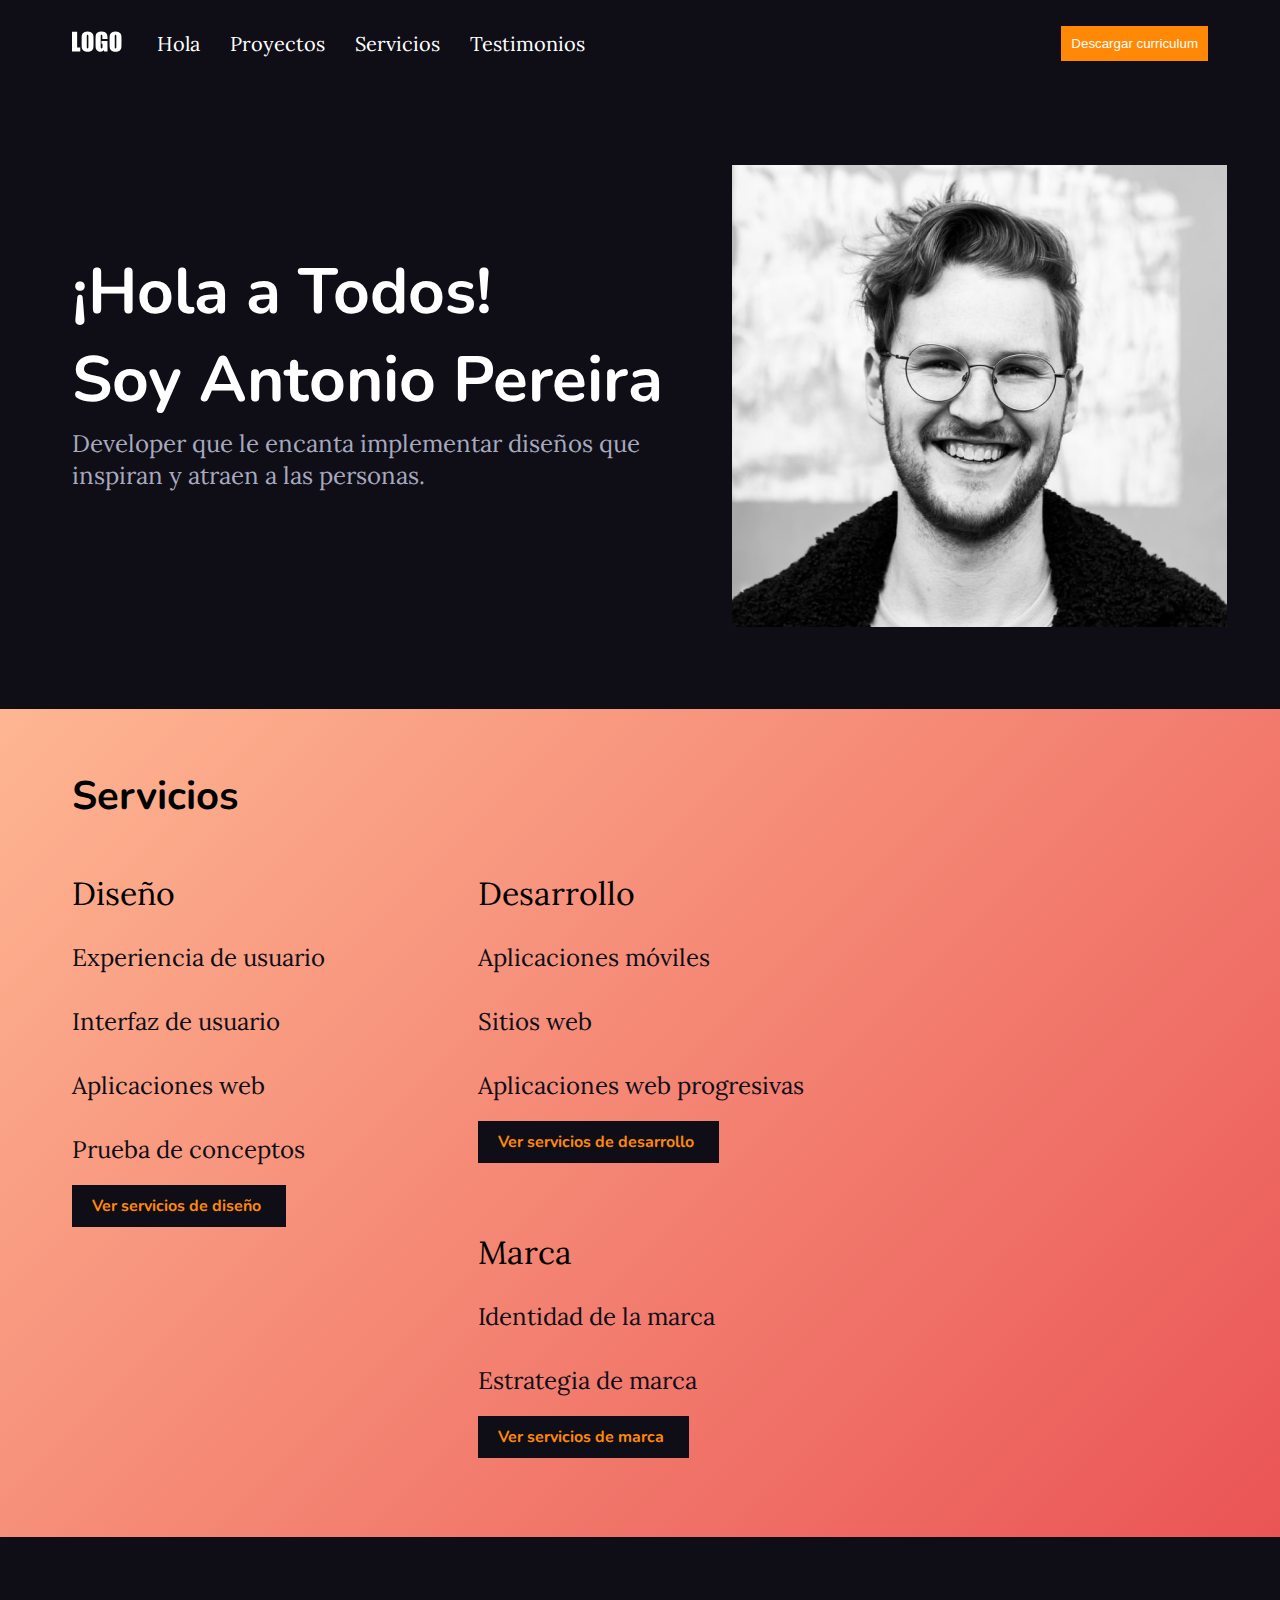
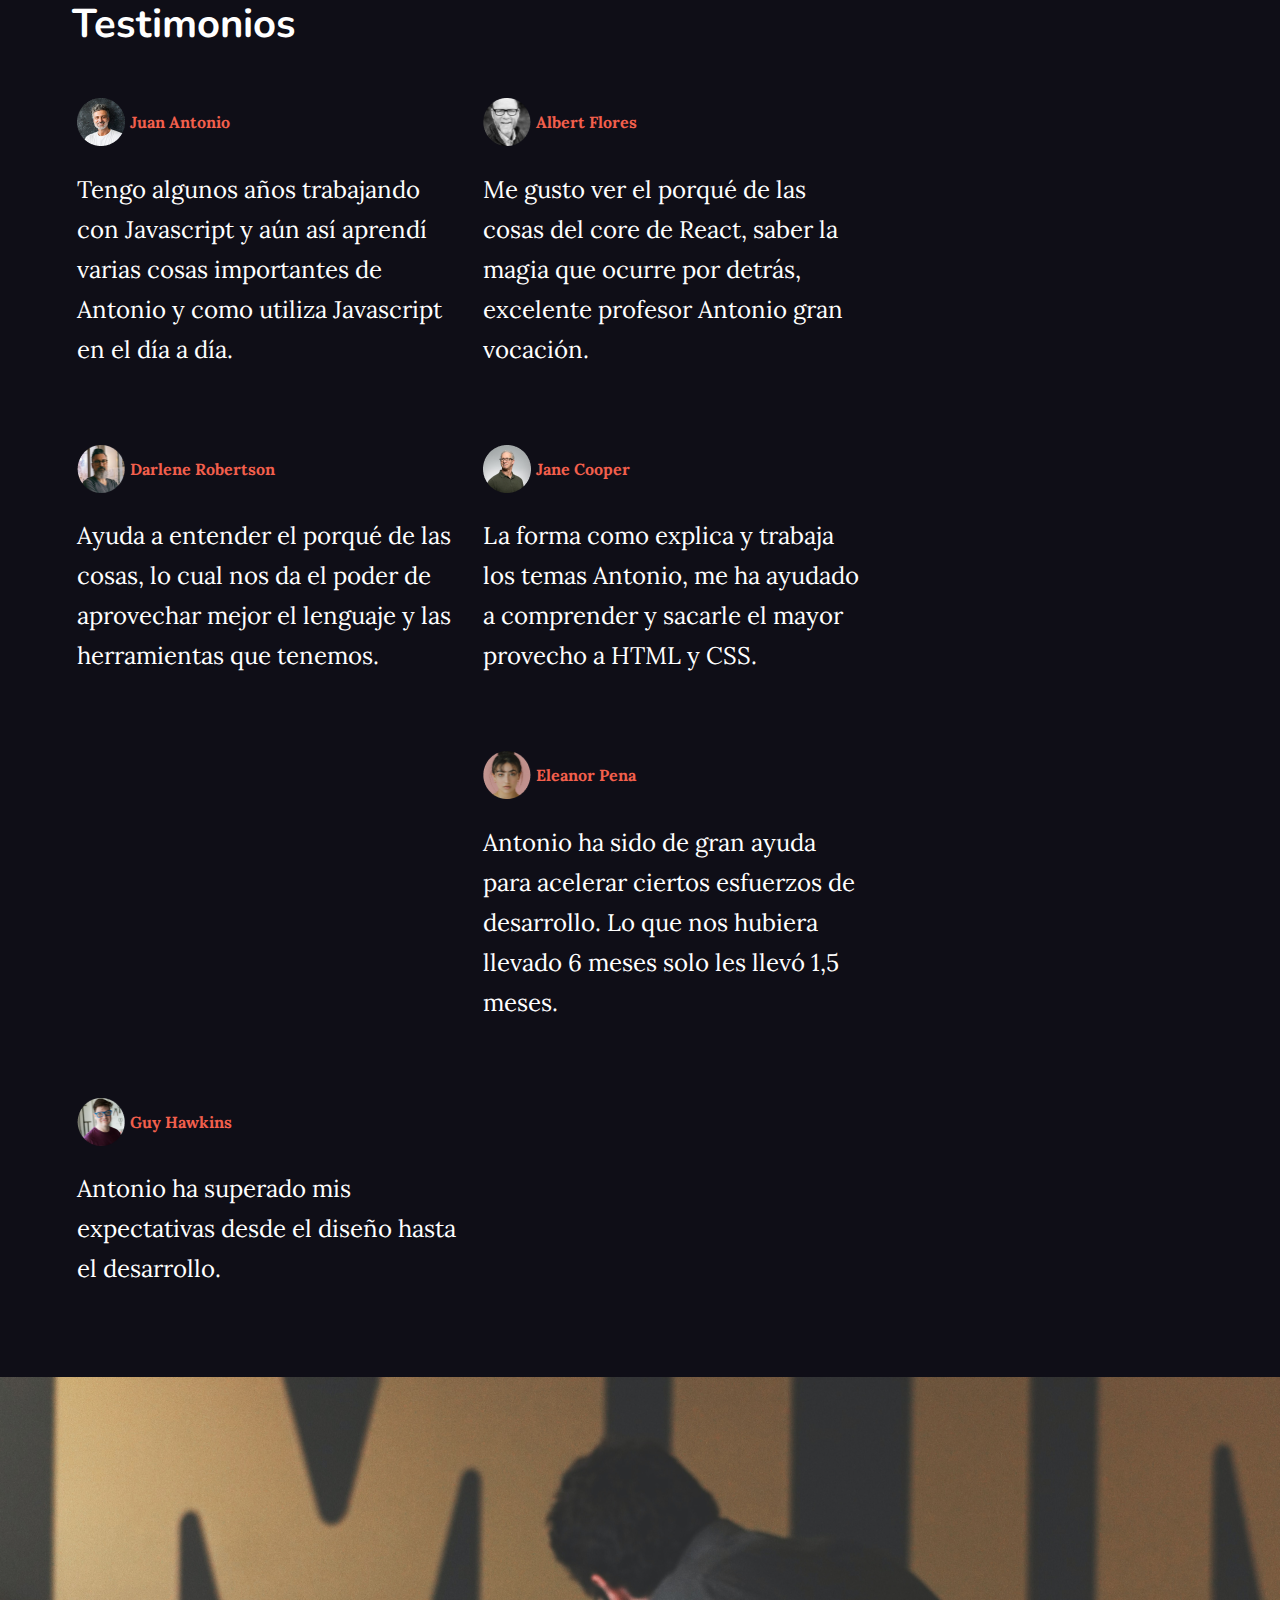
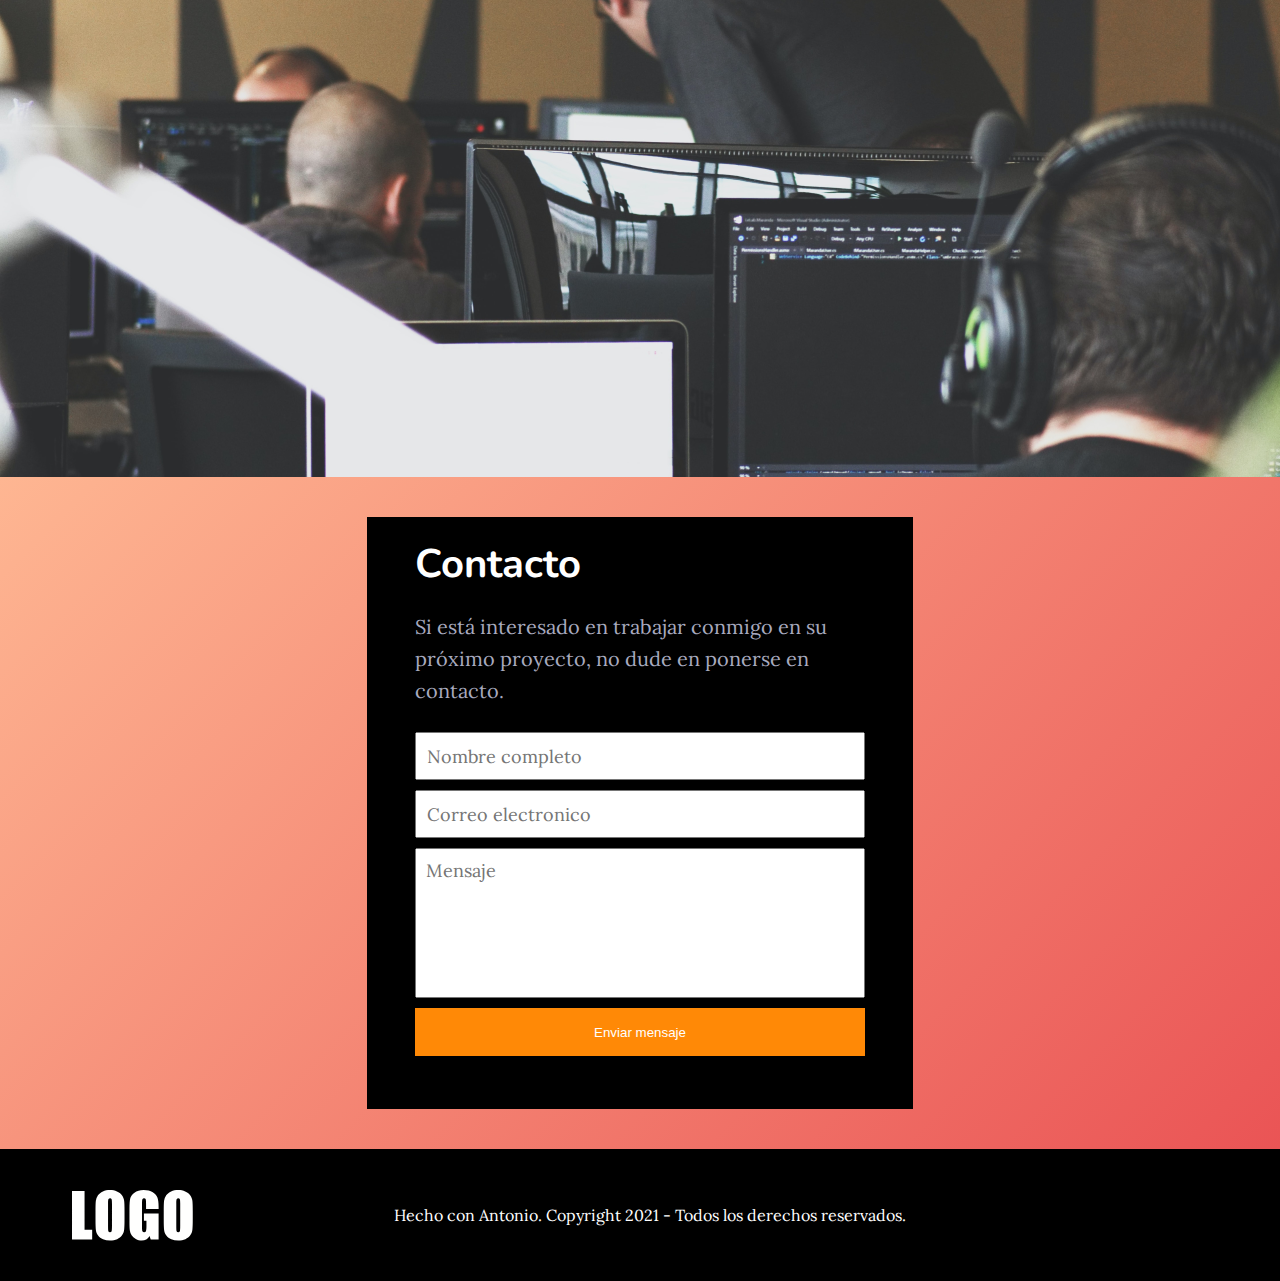
==== index.html @ 86173af5 "publicando cambios en github pages" ====
<!DOCTYPE html>
<html lang="en">

<head>
  <meta charset="UTF-8">
  <meta http-equiv="X-UA-Compatible" content="IE=edge">
  <meta name="viewport" content="width=device-width, initial-scale=1.0">
  <link rel="stylesheet" href="./styles/index.css">
  <link rel="stylesheet" href="https://use.fontawesome.com/releases/v5.15.3/css/all.css"
    integrity="sha384-SZXxX4whJ79/gErwcOYf+zWLeJdY/qpuqC4cAa9rOGUstPomtqpuNWT9wdPEn2fk" crossorigin="anonymous">
  <title>Potafolio</title>
</head>

<body>
  <header>
    <nav id="navbar" class="wrapper">
      <div class="container-nav">
        <div class="header-logo">
          <img src="./src/assets/svg/logo.svg" alt="logo">
        </div>
        <ul class="container-menu">
          <li> <a href="#"> Hola</a></li>
          <li> <a href="#"> Proyectos </a> </li>
          <li> <a href="#"> Servicios</a></li>
          <li> <a href="#"> Testimonios</a> </li>
        </ul>
      </div>
      <input class="btn btn-orange" type="button" value="Descargar curriculum">
    </nav>
  </header>



  <main id="main" class="bg-black">
    <div id="container-main" class="wrapper">
      <div id="main-content">
        <h1 class="text-white">¡Hola a Todos! <br> Soy Antonio Pereira</h1>
        <p class="descriptions">
          Developer que le encanta implementar diseños que inspiran y atraen a las personas.
        </p>
        <br>
        <br>
        <br>
        <span id="arrow-down">
          <i class="fas fa-arrow-down"></i>
        </span>
      </div>
      <div id="main-image">
        <img src="./src/assets/img/main.png" alt="Antonio Pereira">
      </div>

    </div>

  </main>
  <section id="projects" class=""></section>
  <section id="services" class="bg-gradient">
    <div class="wrapper">
      <div class="container">
        <div>
          <h2>Servicios</h2>
        </div>
        <div class="services">
          <h3>Diseño</h3>
          <ul>
            <a href="#">
              <li>Experiencia de usuario</li>
            </a>
            <a href="#">
              <li>Interfaz de usuario</li>
            </a>
            <a href="#">
              <li>Aplicaciones web</li>
            </a>
            <a href="#">
              <li>Prueba de conceptos</li>
            </a>
          </ul>
          <a class="more-services" href="#">
            Ver servicios de diseño <span><i class="fa fa-arrow-right"></i></span>
          </a>
        </div>
        <div class="services">
          <h3>Desarrollo</h3>
          <ul>
            <a href="#">
              <li>Aplicaciones móviles</li>
            </a>
            <a href="#">
              <li>Sitios web</li>
            </a>
            <a href="#">
              <li>Aplicaciones web progresivas</li>
            </a>
          </ul>
          <a class="more-services" href="#">
            Ver servicios de desarrollo <span><i class="fa fa-arrow-right"></i></span>
          </a>
        </div>
        <div class="services">
          <h3>Marca</h3>
          <ul>
            <a href="#">
              <li>Identidad de la marca</li>
            </a>
            <a href="#">
              <li>Estrategia de marca</li>
            </a>

          </ul>
          <a class="more-services" href="#">
            Ver servicios de marca <span><i class="fa fa-arrow-right"></i></span>
          </a>
        </div>
      </div>

    </div>
  </section>
  <section id="testimonials" class="bg-black">
    <div class="wrapper">
      <div class="container">
        <div>
          <h2 class="text-white">Testimonios</h2>
        </div>

        <div class="testimonials">
          <div class="testimonial-head">
            <img src="./src/assets/img/testimonial_01.png" alt="Juan Antonio" width="48" height="48">
            <h4>Juan Antonio</h4>
          </div>
          <p>
            Tengo algunos años trabajando con Javascript y aún así aprendí varias cosas importantes de Antonio y como
            utiliza Javascript en el día a día.
          </p>
        </div>
        <div class="testimonials">
          <div class="testimonial-head">
            <img src="./src/assets/img/testimonial_02.png" alt="Albert Flores" width="48" height="48">
            <h4>Albert Flores</h4>
          </div>
          <p>
            Me gusto ver el porqué de las cosas del core de React, saber la magia que ocurre por detrás, excelente
            profesor Antonio gran vocación.
          </p>
        </div>
        <div class="testimonials">
          <div class="testimonial-head">
            <img src="./src/assets/img/testimonial_03.png" alt="Darlene Robertson" width="48" height="48">
            <h4>Darlene Robertson</h4>
          </div>
          <p>
            Ayuda a entender el porqué de las cosas, lo cual nos da el poder de aprovechar mejor el lenguaje y las
            herramientas que tenemos.
            <br>
            <br>
          </p>
        </div>
        <div class="testimonials">
          <div class="testimonial-head">
            <img src="./src/assets/img/testimonial_04.png" alt="Jane Cooper" width="48" height="48">
            <h4>Jane Cooper</h4>
          </div>
          <p>
            La forma como explica y trabaja los temas Antonio, me ha ayudado a comprender y sacarle el mayor provecho a
            HTML y CSS.
          </p>
        </div>
        <div class="testimonials">
          <div class="testimonial-head">
            <img src="./src/assets/img/testimonial_05.png" alt="Eleanor Pena" width="48" height="48">
            <h4>Eleanor Pena</h4>
          </div>
          <p>
            Antonio ha sido de gran ayuda para acelerar ciertos esfuerzos de desarrollo. Lo que nos hubiera llevado 6
            meses solo les llevó 1,5 meses.
          </p>
        </div>
        <div class="testimonials">
          <div class="testimonial-head">
            <img src="./src/assets/img/testimonial_06.png" alt="Guy Hawkins" width="48" height="48">
            <h4>Guy Hawkins</h4>
          </div>
          <p>
            Antonio ha superado mis expectativas desde el diseño hasta el desarrollo.
          </p>
        </div>
      </div>

    </div>

  </section>
  <section id="bg-image" class=""></section>
  <section id="contacts" class="bg-gradient">
    <div class="wrapper">
      <form class="form-contacts" action="">
        <h2 class="text-white">Contacto</h2>
        <p class="descriptions">
          Si está interesado en trabajar conmigo en su próximo proyecto, no dude en ponerse en contacto.
        </p>
        <br>
        <input type="text" name="" id="" placeholder="Nombre completo">
        <input type="email" name="" id="" placeholder="Correo electronico">
        <textarea type="text" name="" id="form-message" placeholder="Mensaje"></textarea>
        <input class="btn btn-orange" type="button" value="Enviar mensaje">
      </form>
    </div>

  </section>
  <footer id="footer">
    <div id="footer-logo">
      <img src="./src/assets/svg/logo.svg" alt="logo">
    </div>
    <div id="copyright">
      <p>
        Hecho con <span><i class="fas fa-heart"></i></span> Antonio. Copyright 2021 <span>-</span> Todos los derechos
        reservados.
      </p>
    </div>
    <div class="socials">
      <a href="http://"><i class="fab fa-github"></i></a>
      <a href="http://"><i class="fab fa-instagram"></i></a>
      <a href="http://"><i class="fab fa-twitter"></i></a>
    </div>
  </footer>
</body>

</html>
---- styles/index.css ----
@import url("https://fonts.googleapis.com/css2?family=Lora:ital,wght@0,400;0,500;0,600;0,700;1,400;1,500;1,600;1,700&family=Nunito:ital,wght@0,200;0,300;0,400;0,600;0,700;0,800;0,900;1,200;1,300;1,400;1,600;1,700;1,800;1,900&display=swap");
:root {
  --background: #0f0e17;
  --primary: #5928e5;
  --secundary: #f25f4c;
  --tertiary: #e53170;
  --button-background: #ff8906;
  --white: #ffffff;
  --black: #000000;
  --paragraph: #a7a9be;
  --button-hover: #fed9da;
}
*:hover {
  cursor: pointer;
}
* {
box-sizing: border-box;
}
html,
body {
  height: 100%;
  margin: unset;
  padding: unset;
  font-family: Lora;
}
main #container-main {
  /* max-width: 1366px; */
  display: flex;
  height: 622px;
  align-items: center;
  justify-content: space-between;
  padding: 0px 72px;
}

header {
  background-color: var(--background);
}
nav {
  display: flex;
  color: var(--white);
  background-color: var(--background);
  padding: 0px 72px;
  justify-content: space-between;
}
nav input {
  align-self: center;
}
.container-nav {
  display: flex;
}

footer {
  display: flex;
  justify-content: space-between;
  background-color: var(--black);
  position: static;
  bottom: 0;
  left: 0;
  right: 0;
  color: var(--white);
  padding: 40px 72px;
}
.bg-gradient {
  background: linear-gradient(135deg, #feb692 0%, #ea5455 100%);
}
.bg-black {
  background-color: var(--background);
}
#bg-image {
  background-repeat: no-repeat;
  /* background-attachment: fixed; */
  background-image: url("../src/assets/img/background.png");
  background-size: cover;
  content: "";
  width: 100%;
  height: 700px;
}
.socials {
  align-self: center;
}
.socials a {
  font-size: 20px;
  color: var(--white);
  text-decoration: none;
  margin: 0px 10px;
}
.socials a:hover {
  color:var(--button-background);
}
#footer-logo {
  display: flex;
}
.header-logo{
  align-self: center;
}
.header-logo img{
  width: 50px;
}


h1,
h2 {
  font-family: Nunito;
}
h3 {
  font-size: 32px;
  margin: 20px 0px;
  font-family: Lora;
  font-weight: normal;
}
h1 {
  font-weight: 700;
  font-size: 64px;
  margin: 4px 0px;
}
h2 {
  font-size: 40px;
  margin: 20px 0px;
}

.text-white {
  color: var(--white);
}
.descriptions {
  color: var(--paragraph);
  font-size: 20px;
  line-height: 32px;
  margin: 0;
}

/* Contacts Form */
#contacts,
#services,
#testimonials {
  padding: 2.5em 0em;
}
.form-contacts {
  display: flex;
  flex-direction: column;
  background-color: var(--black);
  width: 546px;
  padding: 0px 48px 48px;
  margin: auto;
}
[type="text"],
[type="email"] {
  font-family: Lora;
  font-size: large;
  padding-left: 10px;
}
#contacts form input {
  margin: 5px 0px;
  width: auto;
  height: 48px;
}
#form-message {
  height: 150px !important;
  justify-content: flex-start;
  resize: none;
  padding-top: 10px;
  margin: 5px 0px;
}
#contacts h1 {
  color: var(--white);
}

/* Buttons */
.btn {
  color: var(--button-background);
  background: transparent;
  border: solid var(--button-background) 2px;
  padding: 10px;
}
.btn-orange {
  color: var(--white);
  border: none;
  background-color: var(--button-background);
}

/* Menus */
.container-menu {
  display: flex;
  padding-left: 20px;
}
.container-menu li {
  list-style: none;
  margin: 15px;
}
.container-menu li a {
  text-decoration: none;
  font-size: 20px;
  color: var(--white);
}
.container-menu li a:hover {
  color: var(--secundary);
  border-bottom: 2px solid var(--secundary);
  display: inline-block;
  padding-bottom: 2px;
  /* text-decoration: underline; */
}
/* Testimonials and Services */
#testimonials,
#services {
  display: flex;
  flex-direction: row;
  justify-content: center;
  height: auto;
}
/* .testimonials{
  background-color: #e53170;
} */
.testimonials,
.services {
  width: 391.33px;
  float: left;
  margin: 10px 15px 0px 0px;
  padding-bottom: 48px;

  /* padding-left: 16px;
  padding-right: 16px; */
}
.testimonials div h4 {
  color: var(--secundary);
}
.testimonials div img {
  margin: 0 5px;
}
.testimonials p {
  color: var(--white);
  font-size: 24px;
  line-height: 40px;
  height: auto;
  margin: 0 5px;
}

.container {
  /* margin: 80px 72px; */
  margin: 0px 72px;
  height: auto;
}
.testimonial-head {
  display: flex;
  margin-bottom: 16px;
  margin-top: 10px;
  align-items: center;
}

/* services */
.services {
  width: 391px;
  padding-top: unset;
}
.services ul {
  padding: 0;
}
.services ul a {
  text-decoration: none;
  color: var(--background);
}
.services ul a:hover {
  color: var(--primary);
}
.services ul li {
  font-family: Lora;
  font-style: normal;
  font-weight: normal;
  font-size: 24px;
  line-height: 40px;
  list-style: none;
  width: 391px;
  height: 40px;
  align-self: stretch;
  margin: 24px 0px;
}
.more-services {
  background-color: var(--background);
  color: var(--button-background);
  border: none;
  padding: 10px 20px;
  text-decoration: none;
  font-family: Nunito;
  font-size: 16px;
  line-height: 24px;
  font-weight: bold;
}
.more-services span {
  margin-left: 5px;
}
/* wrapper */
.wrapper {
  max-width: 1366px;
  margin: 0 auto;
}

#main-content p{
  width: 660px;
  font-size: 24px;
}

#main-image img {
  margin: auto;
  width: 495px;
  height: 462px;
}
#arrow-down {
  color:var(--button-background);
  font-size: 56px;
  font-weight: normal;
}
#arrow-down {
  margin-top: 50px;
}
.flex {
  display: flex;
  /* justify-content: space-between; */
  /* background-color: aqua; */
}
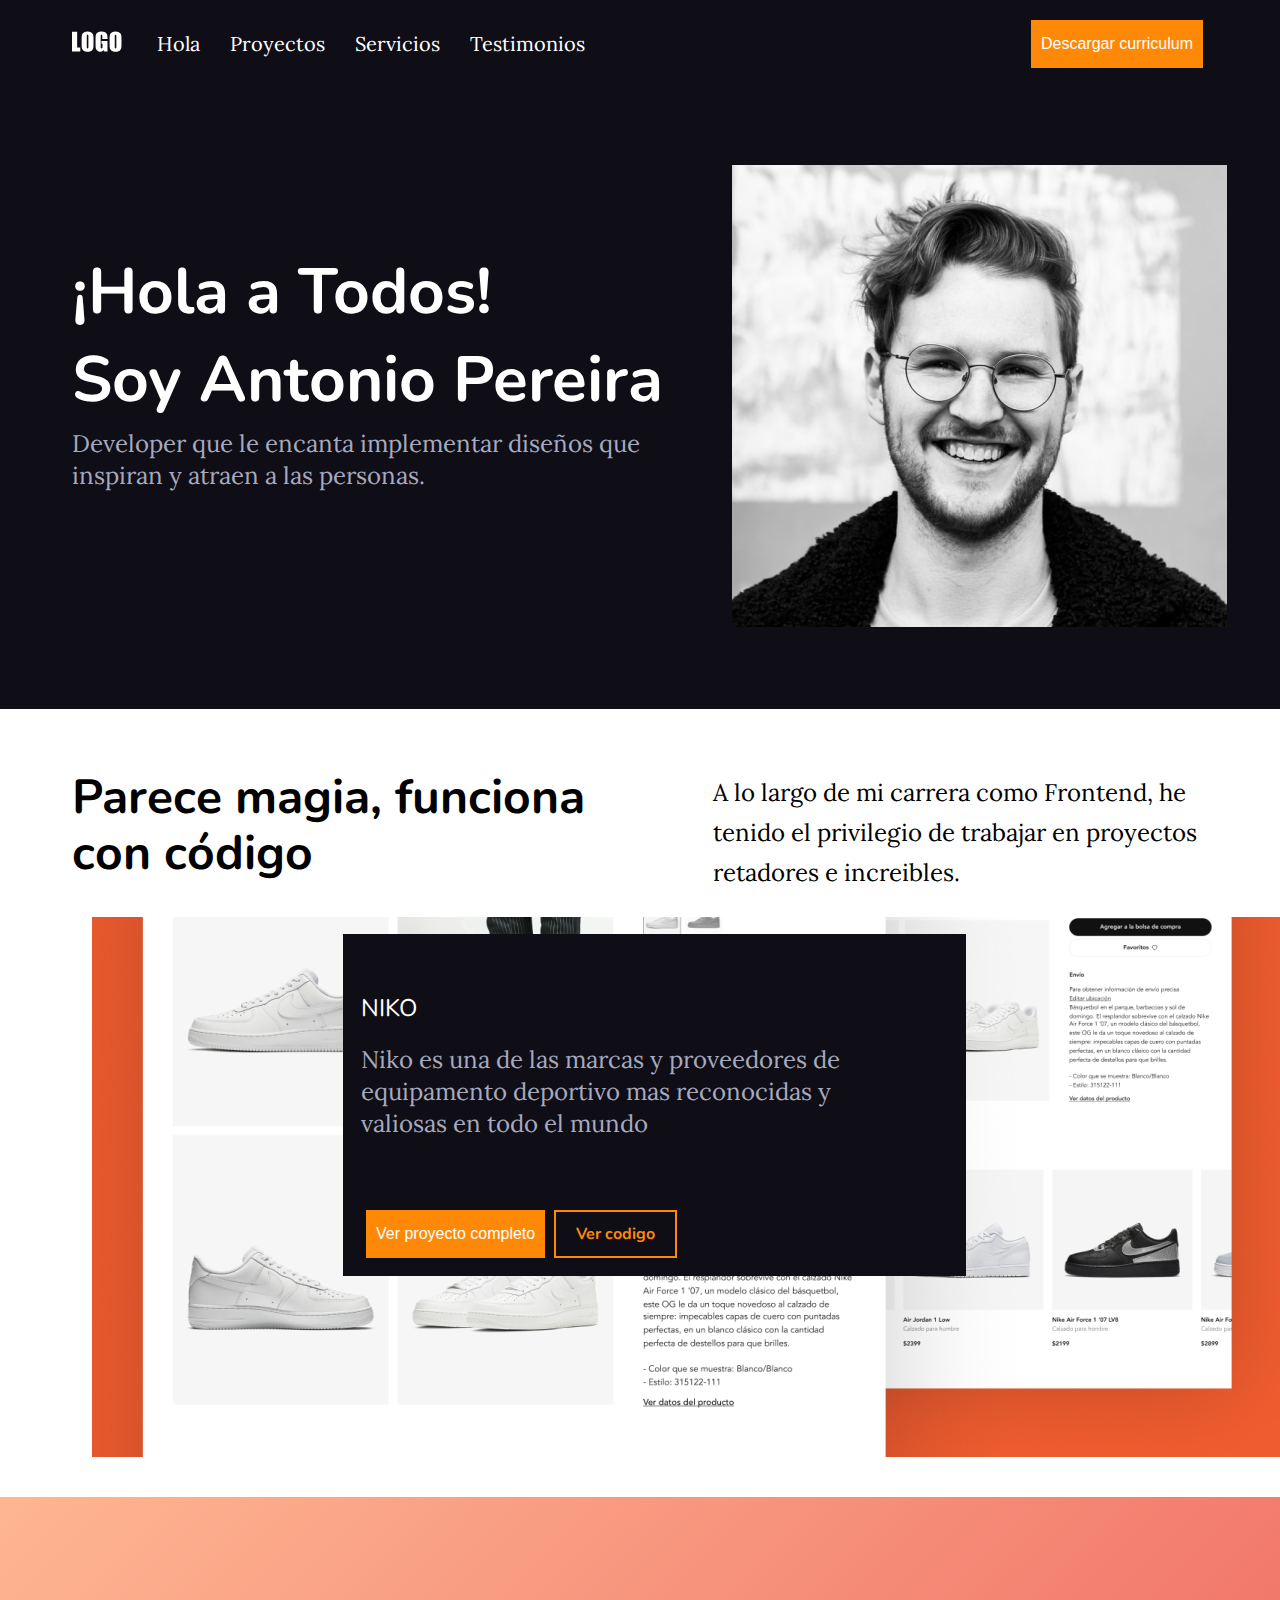
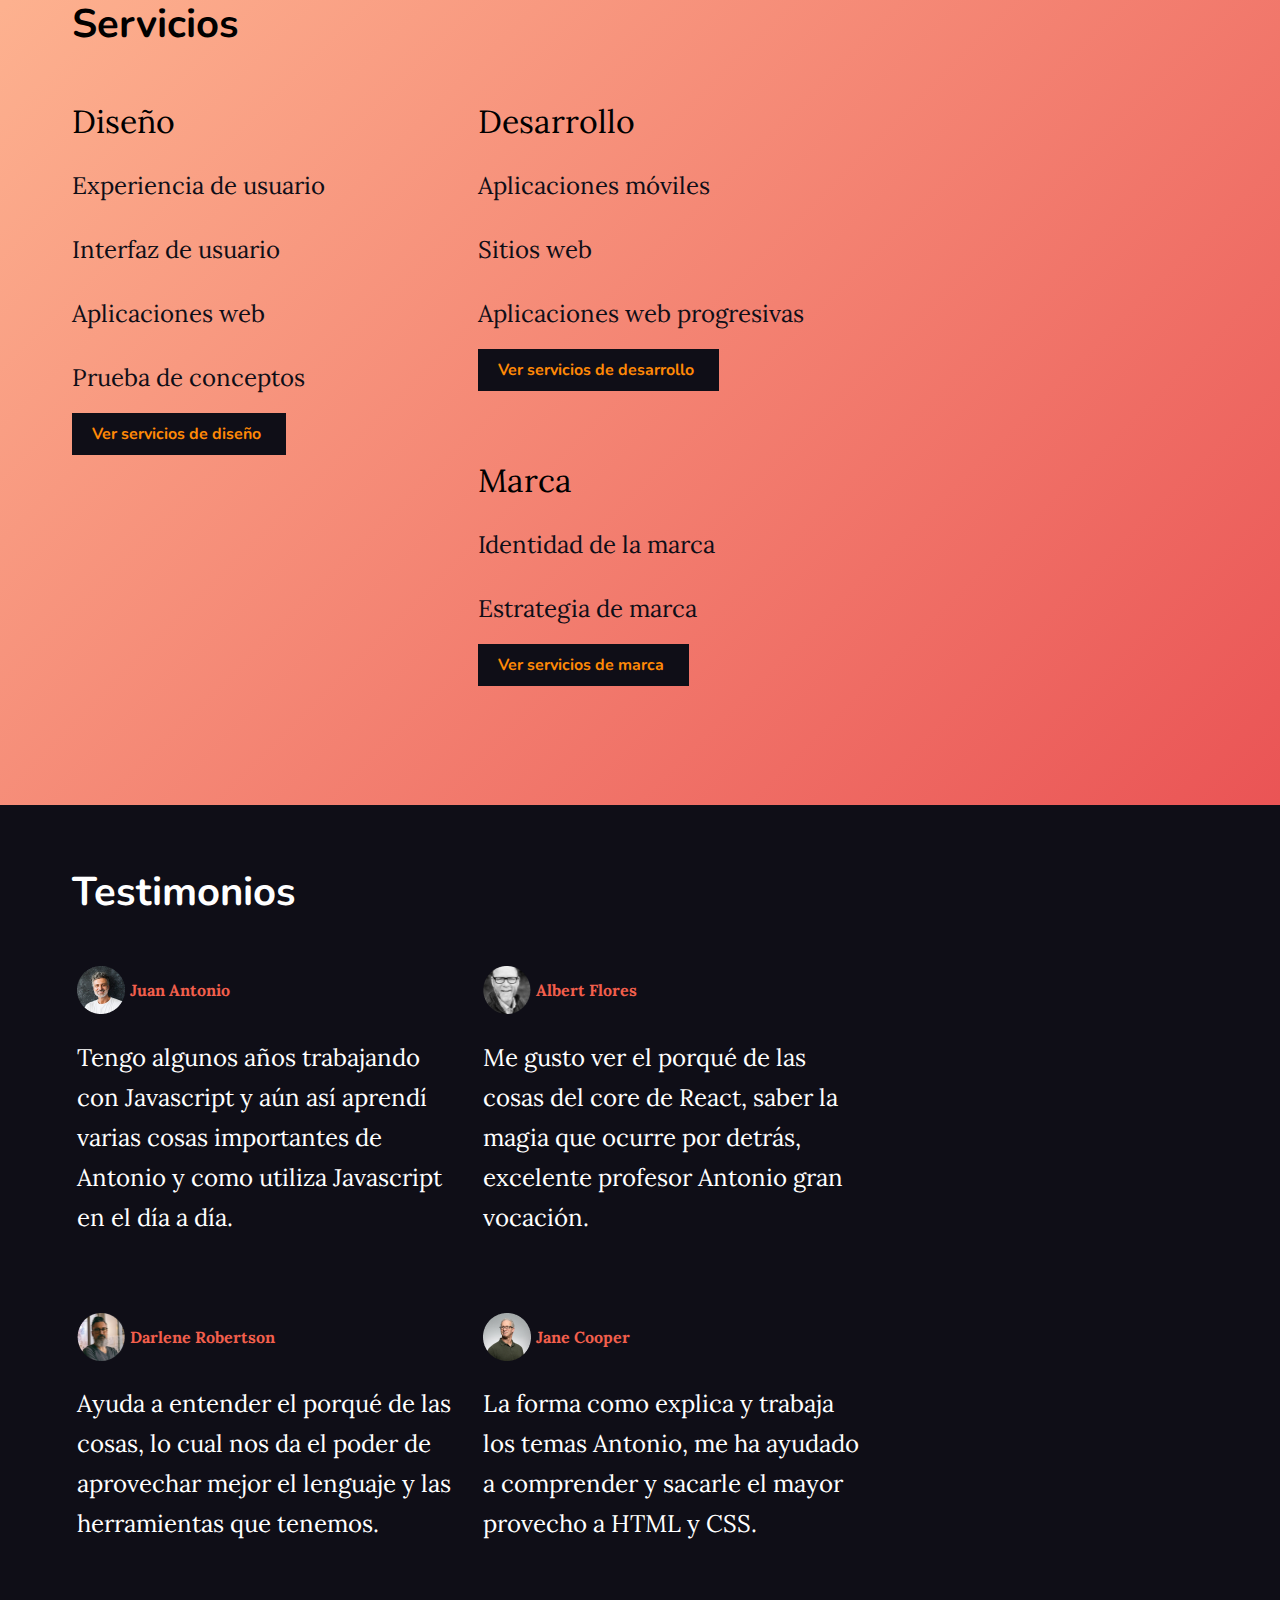
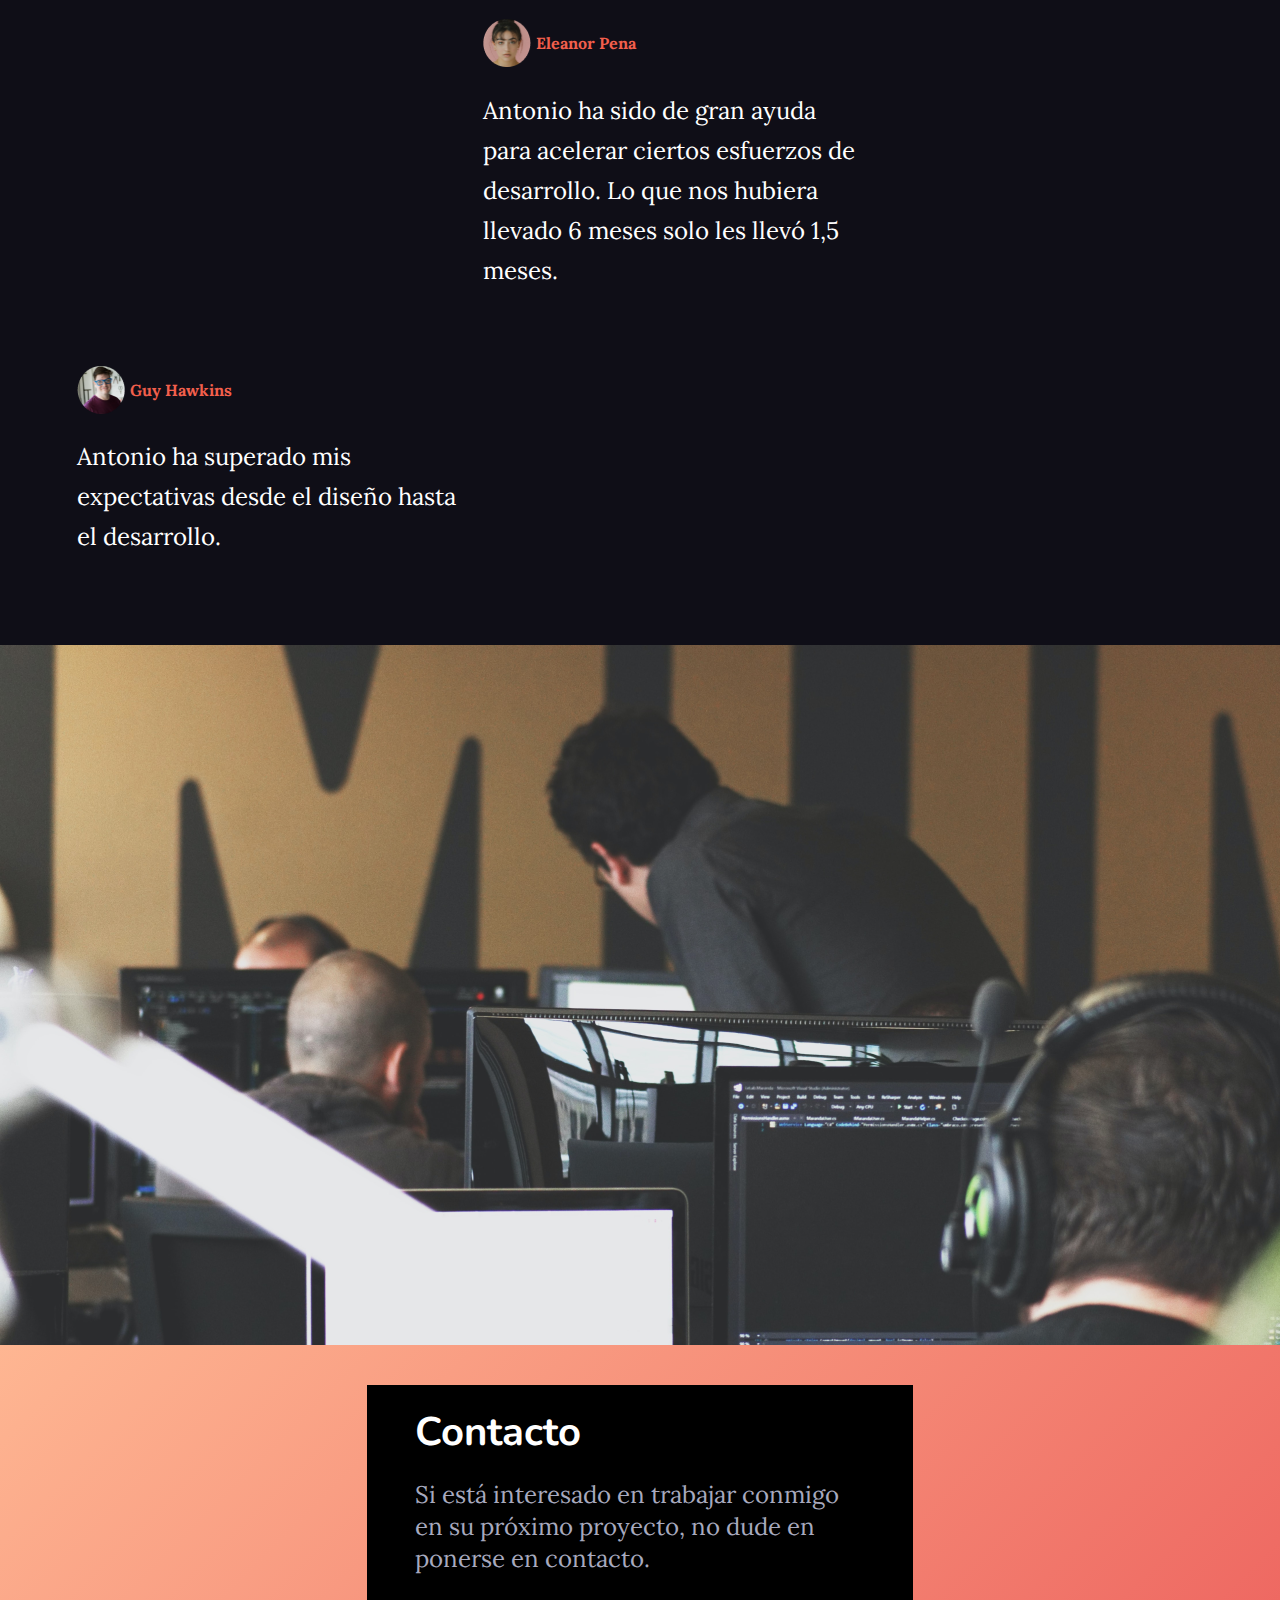
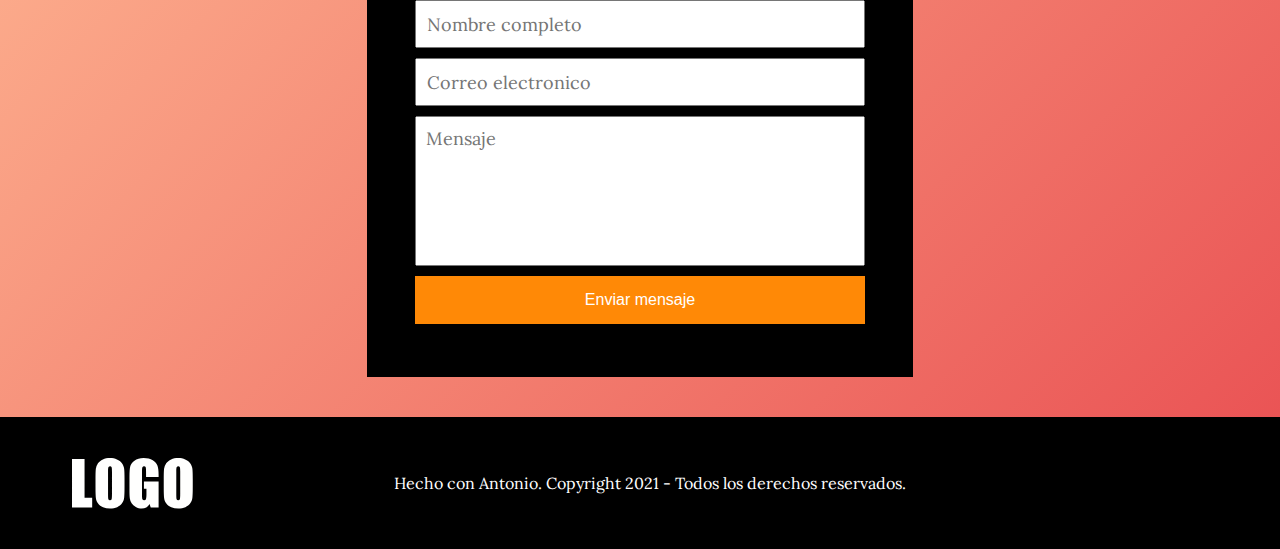
==== commit 135c0c28: "se agrega la seccion de proyectos" ====
--- a/index.html
+++ b/index.html
@@ -52,13 +52,59 @@
     </div>
 
   </main>
-  <section id="projects" class=""></section>
+  <section id="projects" class="">
+    <div id="container-projects" class="wrapper">
+      <div id=sub-container-projects>
+        <h2>Parece magia, funciona con código</h2>
+        <p>
+          A lo largo de mi carrera como Frontend, he tenido el privilegio de trabajar en proyectos retadores e
+          increibles.
+        </p>
+      </div>
+      <div class="first-project">
+        <div>
+          <img src="./src/assets/img/bg-niko.png" alt="bg-niko">
+        </div>
+        
+        <div class="alert-message">
+          
+          <h3 class="alert-title">NIKO</h3>
+          <p class="descriptions">
+            Niko es una de las marcas y proveedores de equipamento deportivo mas reconocidas y valiosas en todo el mundo
+          </p>
+          
+          <input class="btn btn-orange" type="button" value="Ver proyecto completo">
+          <input class="more-services border-orange" type="button" value="Ver codigo">
+        </div>
+      </div>
+      <!-- <div id="sub-container-projects-images" class="">
+        <div>
+          <img class="large" src="./src/assets/img/large.png" alt="niko">
+        </div>
+        <div>
+          <img class="small" src="./src/assets/img/small-principe.png" alt="principe">
+        </div>
+        <div>
+          <img class="small" src="./src/assets/img/small-amazon.png" alt="amazon">
+        </div>
+
+      </div> -->
+    </div>
+
+
+
+
+
+
+
+
+  </section>
   <section id="services" class="bg-gradient">
-    <div class="wrapper">
-      <div class="container">
-        <div>
-          <h2>Servicios</h2>
-        </div>
+    <div id="container-services" class="wrapper">
+      <div>
+        <h2>Servicios</h2>
+      </div>
+      <div id="sub-container-services">
         <div class="services">
           <h3>Diseño</h3>
           <ul>
@@ -112,6 +158,8 @@
           </a>
         </div>
       </div>
+
+
 
     </div>
   </section>
@@ -206,20 +254,23 @@
 
   </section>
   <footer id="footer">
-    <div id="footer-logo">
-      <img src="./src/assets/svg/logo.svg" alt="logo">
-    </div>
-    <div id="copyright">
-      <p>
-        Hecho con <span><i class="fas fa-heart"></i></span> Antonio. Copyright 2021 <span>-</span> Todos los derechos
-        reservados.
-      </p>
-    </div>
-    <div class="socials">
-      <a href="http://"><i class="fab fa-github"></i></a>
-      <a href="http://"><i class="fab fa-instagram"></i></a>
-      <a href="http://"><i class="fab fa-twitter"></i></a>
-    </div>
+    <div id="container-footer" class="wrapper">
+      <div id="footer-logo">
+        <img src="./src/assets/svg/logo.svg" alt="logo">
+      </div>
+      <div id="copyright">
+        <p>
+          Hecho con <span><i class="fas fa-heart"></i></span> Antonio. Copyright 2021 <span>-</span> Todos los derechos
+          reservados.
+        </p>
+      </div>
+      <div class="socials">
+        <a href="#"><i class="fab fa-github"></i></a>
+        <a href="#"><i class="fab fa-instagram"></i></a>
+        <a href="#"><i class="fab fa-twitter"></i></a>
+      </div>
+    </div>
+
   </footer>
 </body>
 
--- a/styles/index.css
+++ b/styles/index.css
@@ -10,12 +10,13 @@
   --paragraph: #a7a9be;
   --button-hover: #fed9da;
 }
-*:hover {
+a, [type="button"]:hover {
   cursor: pointer;
 }
 * {
-box-sizing: border-box;
-}
+  box-sizing: border-box;
+}
+
 html,
 body {
   height: 100%;
@@ -50,16 +51,80 @@
 }
 
 footer {
-  display: flex;
-  justify-content: space-between;
   background-color: var(--black);
   position: static;
   bottom: 0;
   left: 0;
   right: 0;
   color: var(--white);
+}
+#container-footer,
+#container-services,
+#container-projects {
+  display: flex;
+  justify-content: space-between;
   padding: 40px 72px;
 }
+
+#container-services,
+#container-projects {
+  flex-direction: column;
+}
+
+#sub-container-projects {
+  display: flex;
+  flex-direction: row;
+  justify-content: space-between;
+}
+#sub-container-projects p {
+  font-size: 24px;
+  line-height: 40px;
+  width: 495px;
+}
+#sub-container-projects h2 {
+  width: 519px;
+  line-height: 56px;
+  font-size: 48px
+}
+#sub-container-projects-images div{
+  margin: 5px 10px;
+}
+
+.first-project {
+  width: 1198px;
+  height: 540px;
+}
+.first-project div {
+  z-index: 1;
+  margin-left: 20px;
+}
+.alert-message {
+  background-color: var(--background);
+  color: var(--white);
+  width: 623px;
+  padding: 18px;
+  left: 323px;
+  position: absolute;
+  bottom: -376px;
+}
+.alert-title {
+  font-family: Nunito;
+  font-size: 24px;
+  padding-top: 20px;
+  line-height: 32px;
+}
+.alert-message p  {
+  width: 500px;
+  margin-bottom: 70px;
+}
+
+#sub-container-projects-images div .small{
+  float: left;
+  width: 599px;
+  height: 464px;
+}
+
+
 .bg-gradient {
   background: linear-gradient(135deg, #feb692 0%, #ea5455 100%);
 }
@@ -85,18 +150,17 @@
   margin: 0px 10px;
 }
 .socials a:hover {
-  color:var(--button-background);
+  color: var(--button-background);
 }
 #footer-logo {
   display: flex;
 }
-.header-logo{
+.header-logo {
   align-self: center;
 }
-.header-logo img{
+.header-logo img {
   width: 50px;
 }
-
 
 h1,
 h2 {
@@ -123,7 +187,7 @@
 }
 .descriptions {
   color: var(--paragraph);
-  font-size: 20px;
+  font-size: 24px;
   line-height: 32px;
   margin: 0;
 }
@@ -170,6 +234,9 @@
   background: transparent;
   border: solid var(--button-background) 2px;
   padding: 10px;
+  height: 48px;
+  margin: 0px 5px;
+  font-size: 16px;
 }
 .btn-orange {
   color: var(--white);
@@ -194,10 +261,9 @@
 .container-menu li a:hover {
   color: var(--secundary);
   border-bottom: 2px solid var(--secundary);
-  display: inline-block;
   padding-bottom: 2px;
-  /* text-decoration: underline; */
-}
+}
+
 /* Testimonials and Services */
 #testimonials,
 #services {
@@ -292,7 +358,7 @@
   margin: 0 auto;
 }
 
-#main-content p{
+#main-content p {
   width: 660px;
   font-size: 24px;
 }
@@ -303,7 +369,7 @@
   height: 462px;
 }
 #arrow-down {
-  color:var(--button-background);
+  color: var(--button-background);
   font-size: 56px;
   font-weight: normal;
 }
@@ -314,4 +380,7 @@
   display: flex;
   /* justify-content: space-between; */
   /* background-color: aqua; */
+}
+.border-orange {
+  border: var(--button-background) solid 2px;
 }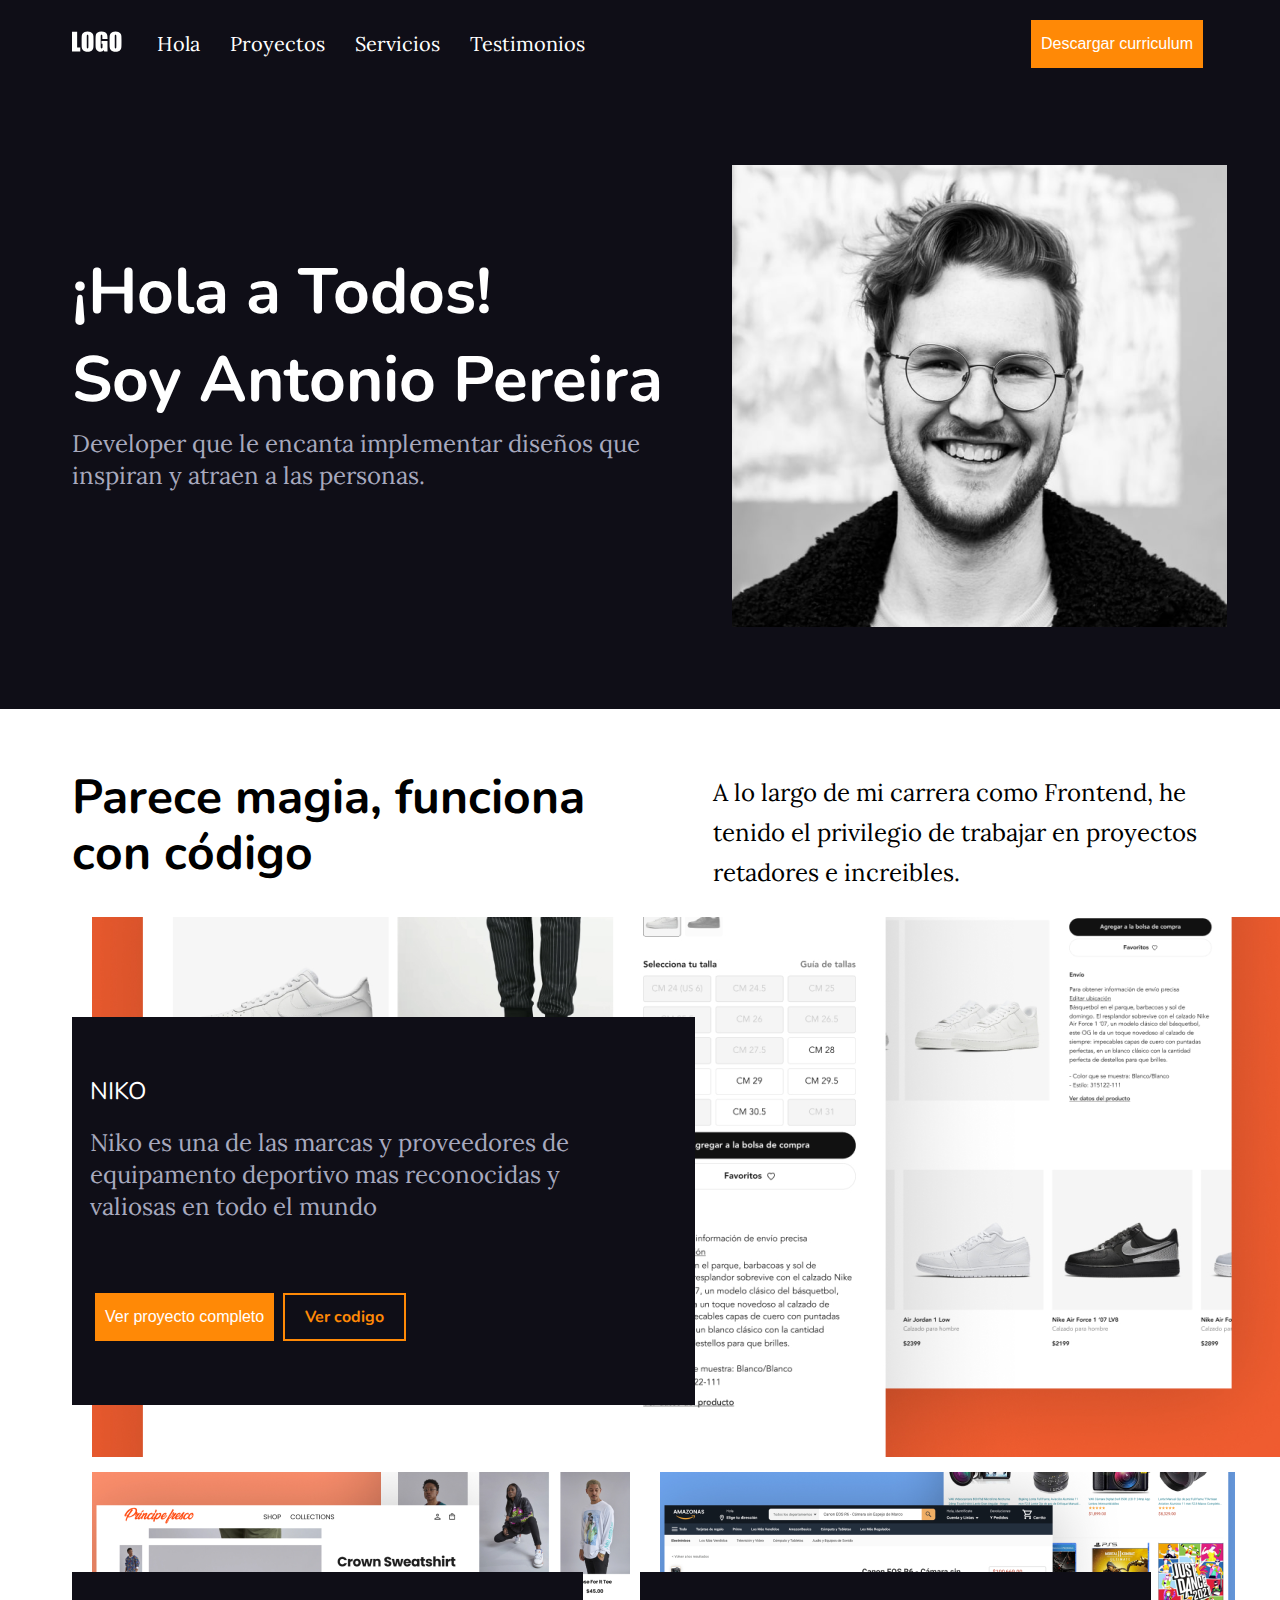
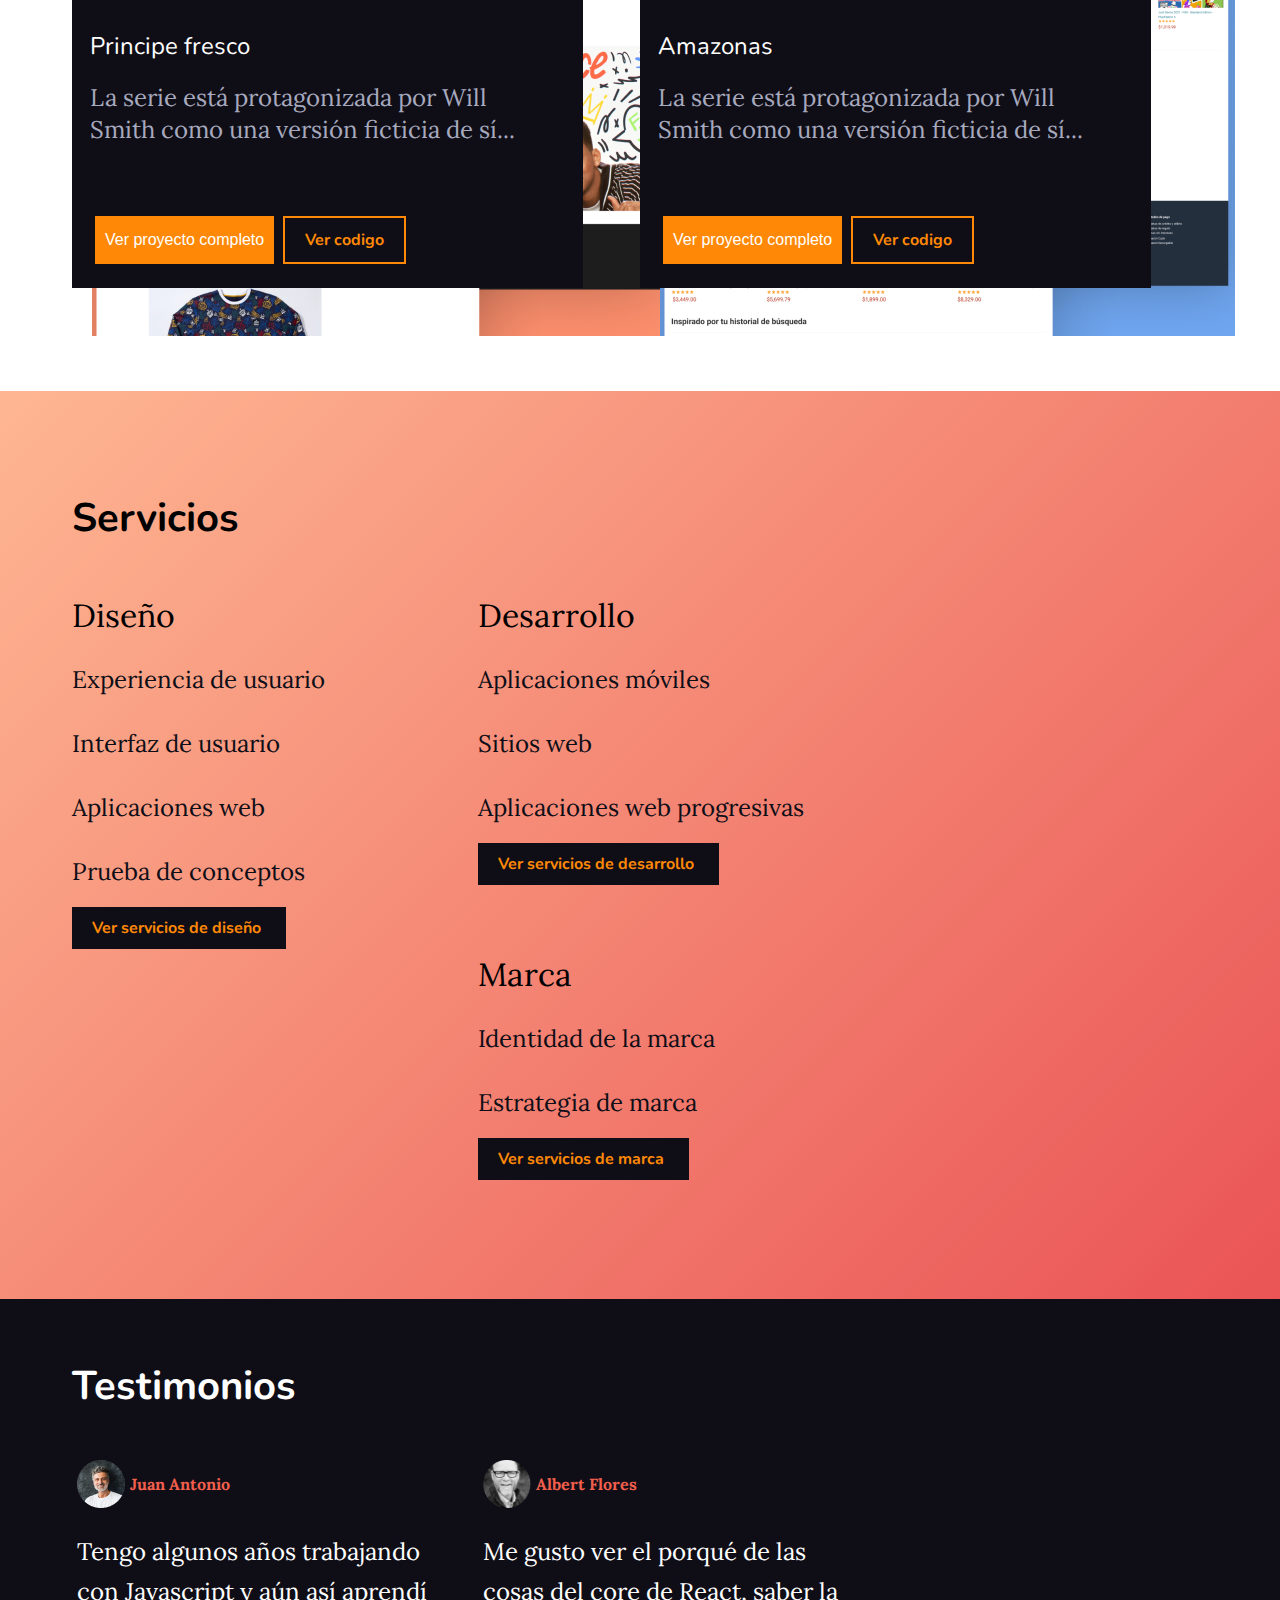
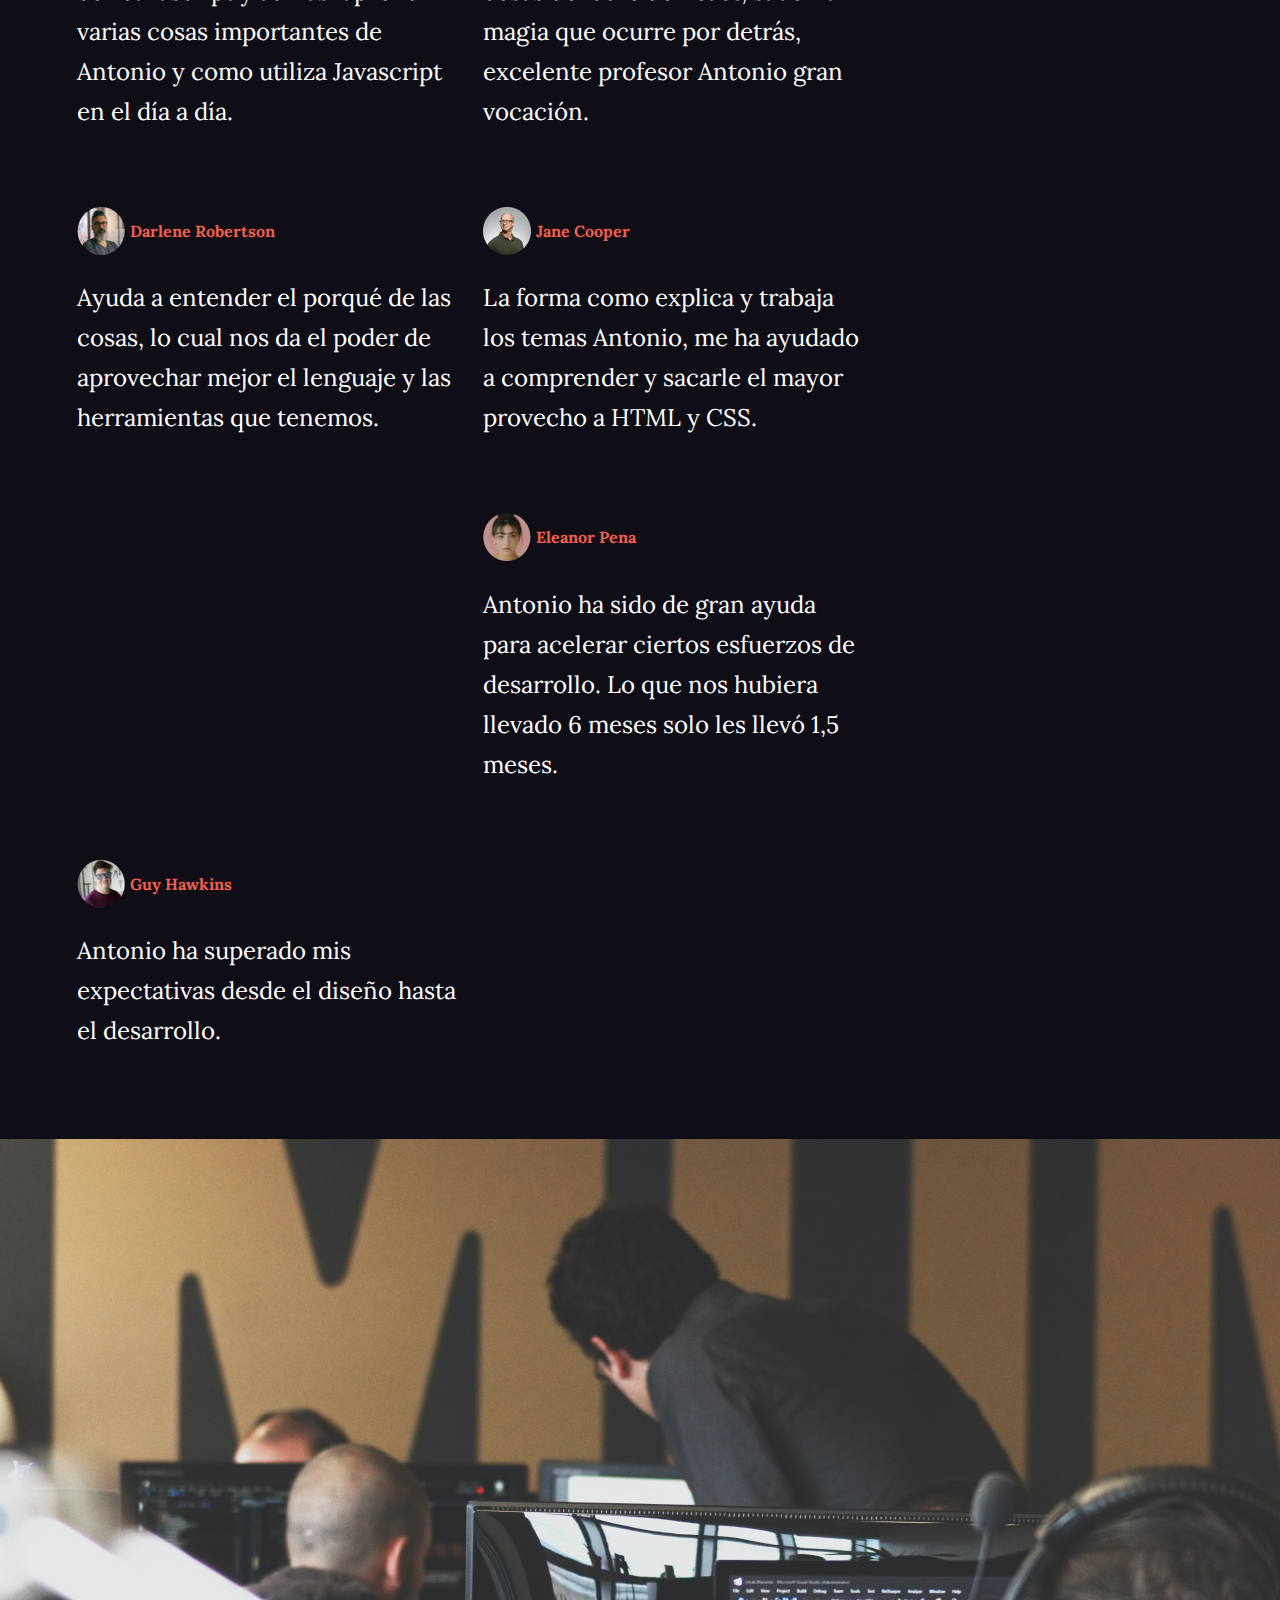
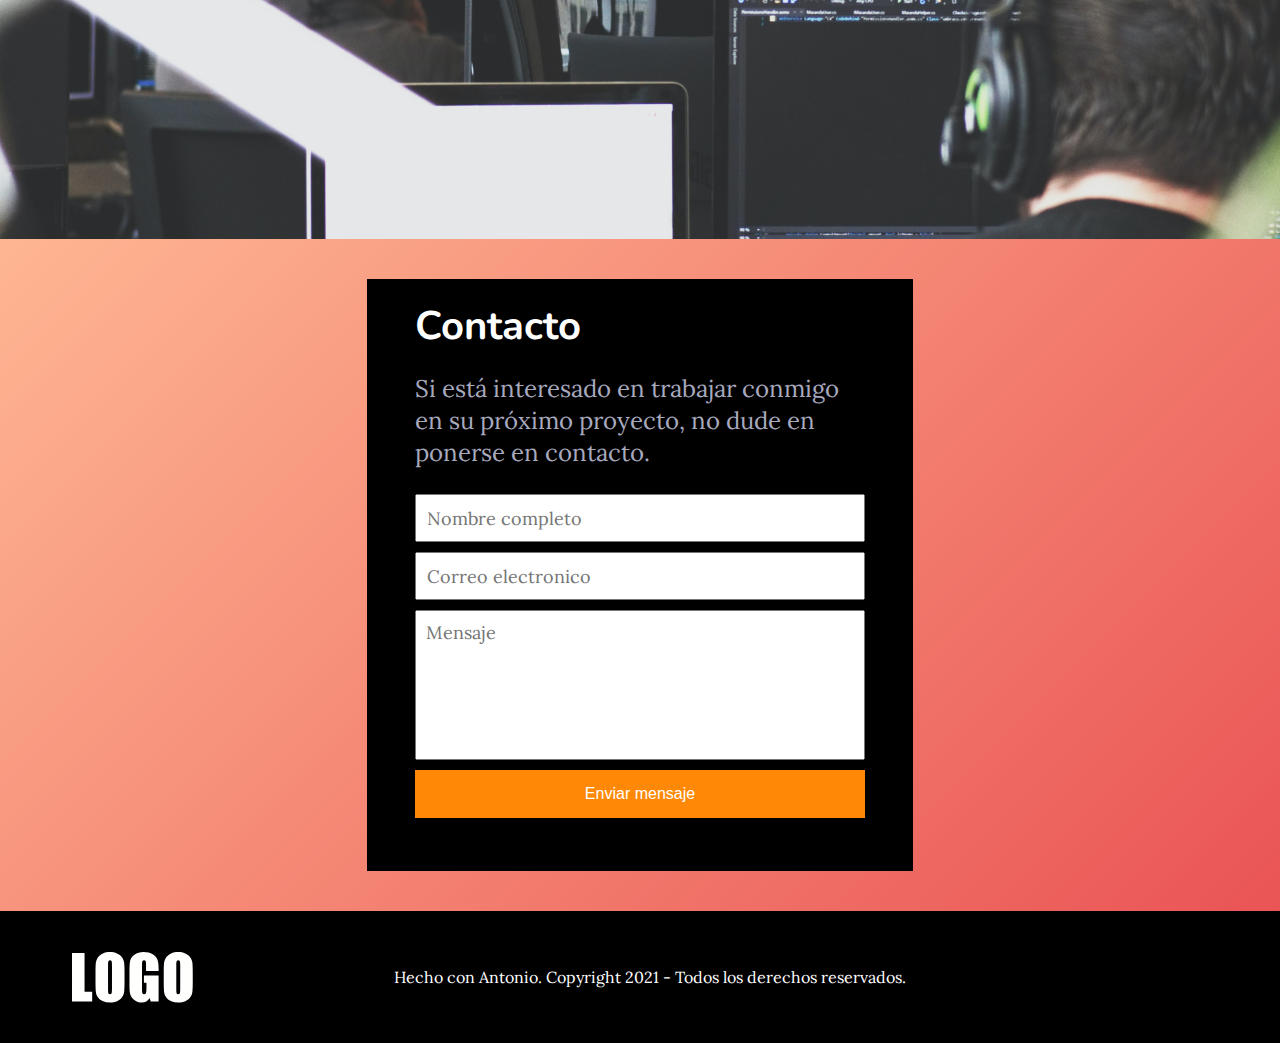
==== commit 3cc98593: "agregando proyectos" ====
--- a/index.html
+++ b/index.html
@@ -61,41 +61,45 @@
           increibles.
         </p>
       </div>
-      <div class="first-project">
-        <div>
-          <img src="./src/assets/img/bg-niko.png" alt="bg-niko">
-        </div>
-        
-        <div class="alert-message">
-          
+      <div class="first-project mb-15">
+        <img class="background" src="./src/assets/img/bg-niko.png" alt="bg-niko">
+        <div class="alert-message alert-w-large">
           <h3 class="alert-title">NIKO</h3>
-          <p class="descriptions">
+          <p class="descriptions alert-text-large">
             Niko es una de las marcas y proveedores de equipamento deportivo mas reconocidas y valiosas en todo el mundo
           </p>
-          
           <input class="btn btn-orange" type="button" value="Ver proyecto completo">
           <input class="more-services border-orange" type="button" value="Ver codigo">
         </div>
       </div>
-      <!-- <div id="sub-container-projects-images" class="">
-        <div>
-          <img class="large" src="./src/assets/img/large.png" alt="niko">
-        </div>
-        <div>
-          <img class="small" src="./src/assets/img/small-principe.png" alt="principe">
-        </div>
-        <div>
-          <img class="small" src="./src/assets/img/small-amazon.png" alt="amazon">
-        </div>
-
-      </div> -->
-    </div>
-
-
-
-
-
-
+
+      <div class="container-other-projects ">
+        <div class="other-projects mb-15">
+          <img class="background" src="./src/assets/img/bg-principe.png" alt="principe">
+          <div class="alert-message alert-w-small">
+            <h3 class="alert-title">Principe fresco</h3>
+            <p class="descriptions">
+              La serie está protagonizada por Will Smith como una versión ficticia de sí...
+            </p>
+            <input class="btn btn-orange" type="button" value="Ver proyecto completo">
+            <input class="more-services border-orange" type="button" value="Ver codigo">
+          </div>
+        </div>
+
+
+        <div class="other-projects mb-15">
+          <img class="background" src="./src/assets/img/bg-amazon.png" alt="amazon">
+          <div class="alert-message alert-w-small">
+            <h3 class="alert-title">Amazonas</h3>
+            <p class="descriptions">
+              La serie está protagonizada por Will Smith como una versión ficticia de sí...
+            </p>
+            <input class="btn btn-orange" type="button" value="Ver proyecto completo">
+            <input class="more-services border-orange" type="button" value="Ver codigo">
+          </div>
+        </div>
+      </div>
+    </div>
 
 
   </section>
--- a/styles/index.css
+++ b/styles/index.css
@@ -10,8 +10,12 @@
   --paragraph: #a7a9be;
   --button-hover: #fed9da;
 }
-a, [type="button"]:hover {
+a,
+[type="button"]:hover {
   cursor: pointer;
+}
+[type="button"]:hover {
+  background-color: var(--button-hover);
 }
 * {
   box-sizing: border-box;
@@ -84,46 +88,70 @@
 #sub-container-projects h2 {
   width: 519px;
   line-height: 56px;
-  font-size: 48px
-}
-#sub-container-projects-images div{
-  margin: 5px 10px;
-}
-
+  font-size: 48px;
+}
+/* margins */
+.mb-15 {
+  margin-bottom: 15px;
+}
+/*  */
 .first-project {
   width: 1198px;
   height: 540px;
 }
-.first-project div {
-  z-index: 1;
+
+.other-projects {
+  width: 598px;
+  height: 464px;
+}
+.first-project .background,
+.other-projects .background {
+  z-index: -1;
+  position: absolute;
   margin-left: 20px;
-}
+  margin-right: 0px;
+}
+.container-other-projects {
+  display: inline-flex;
+  justify-content: space-between;
+}
+
 .alert-message {
   background-color: var(--background);
   color: var(--white);
+  padding: 18px;
+  z-index: 1;
+  margin-block: 100px;
+}
+
+.alert-w-large {
   width: 623px;
-  padding: 18px;
-  left: 323px;
-  position: absolute;
-  bottom: -376px;
-}
+  height: 388px;
+}
+.alert-w-small {
+  width: 511px;
+  height: 316px;
+}
+
 .alert-title {
   font-family: Nunito;
   font-size: 24px;
   padding-top: 20px;
   line-height: 32px;
 }
-.alert-message p  {
+.alert-text-large {
   width: 500px;
+}
+.alert-message p {
   margin-bottom: 70px;
-}
-
-#sub-container-projects-images div .small{
+  margin-right: 45px;
+}
+
+#sub-container-projects-images div .small {
   float: left;
   width: 599px;
   height: 464px;
 }
-
 
 .bg-gradient {
   background: linear-gradient(135deg, #feb692 0%, #ea5455 100%);
@@ -383,4 +411,4 @@
 }
 .border-orange {
   border: var(--button-background) solid 2px;
-}+}
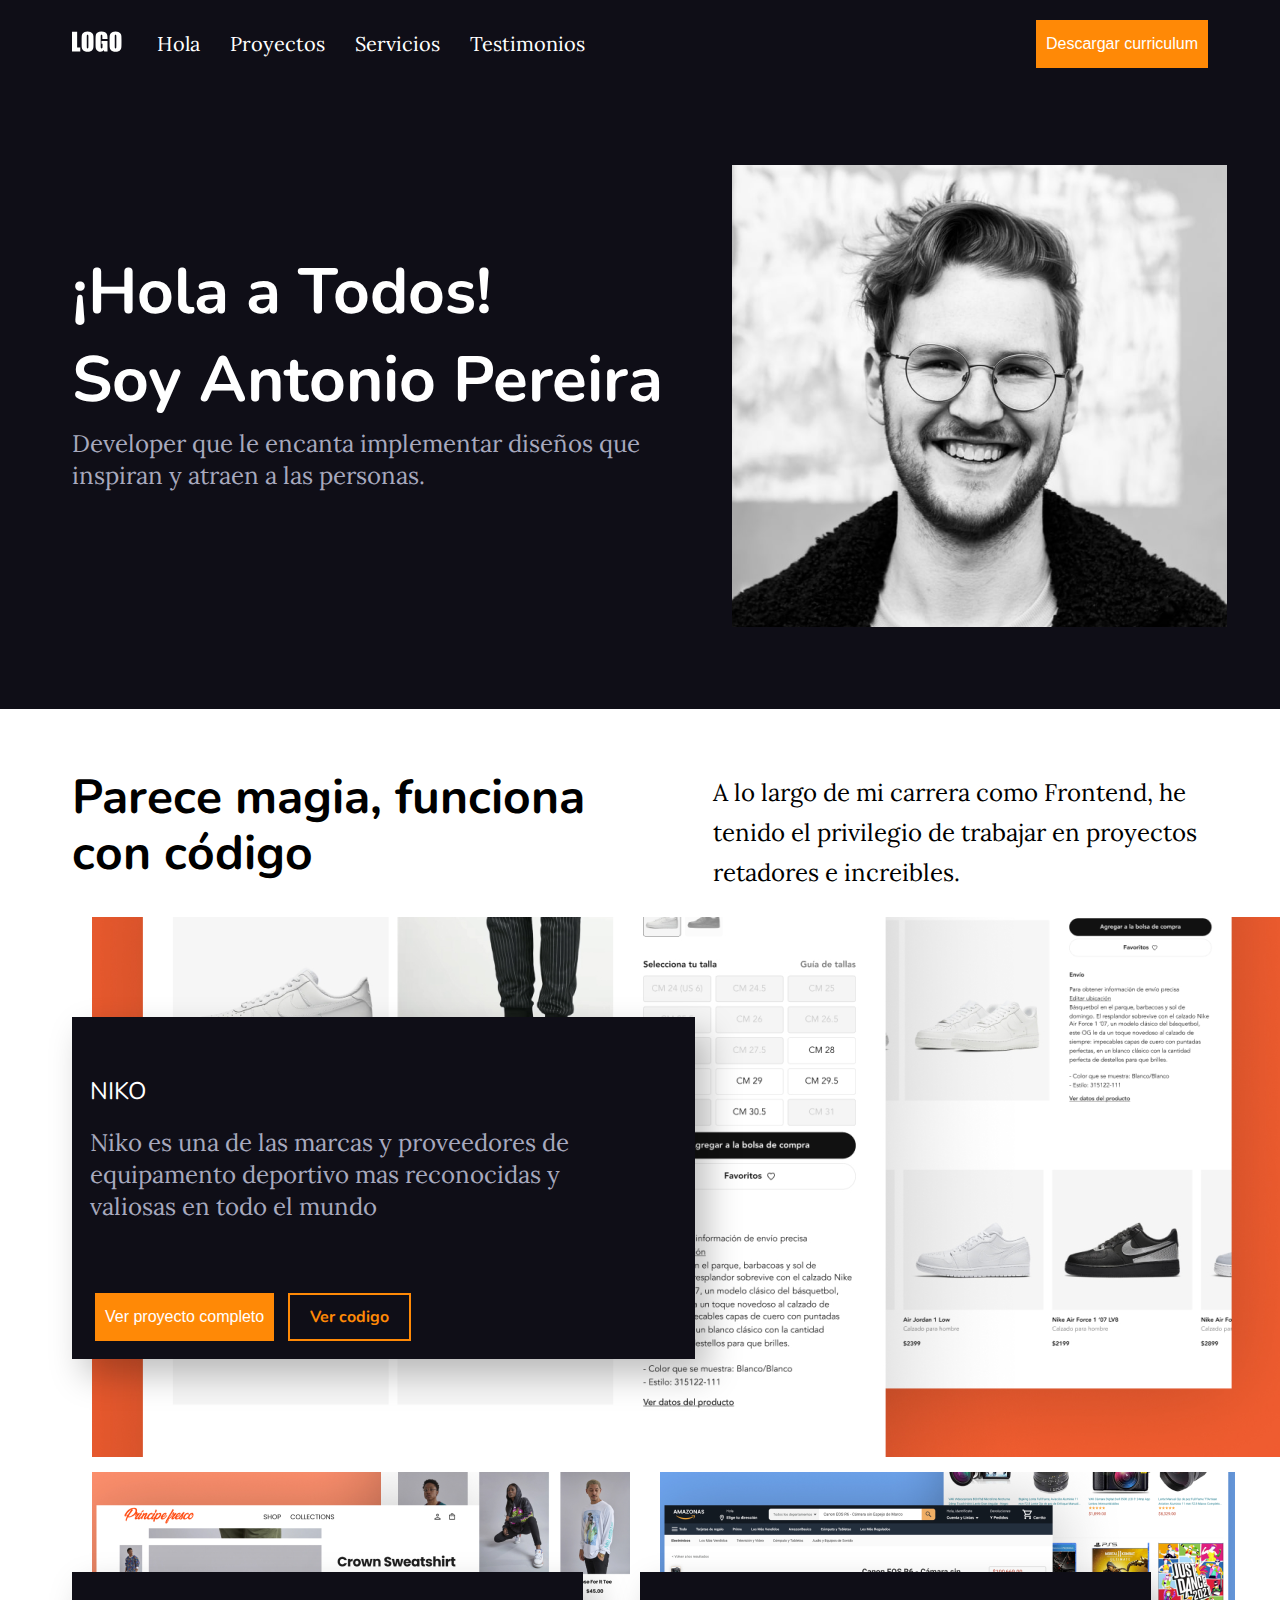
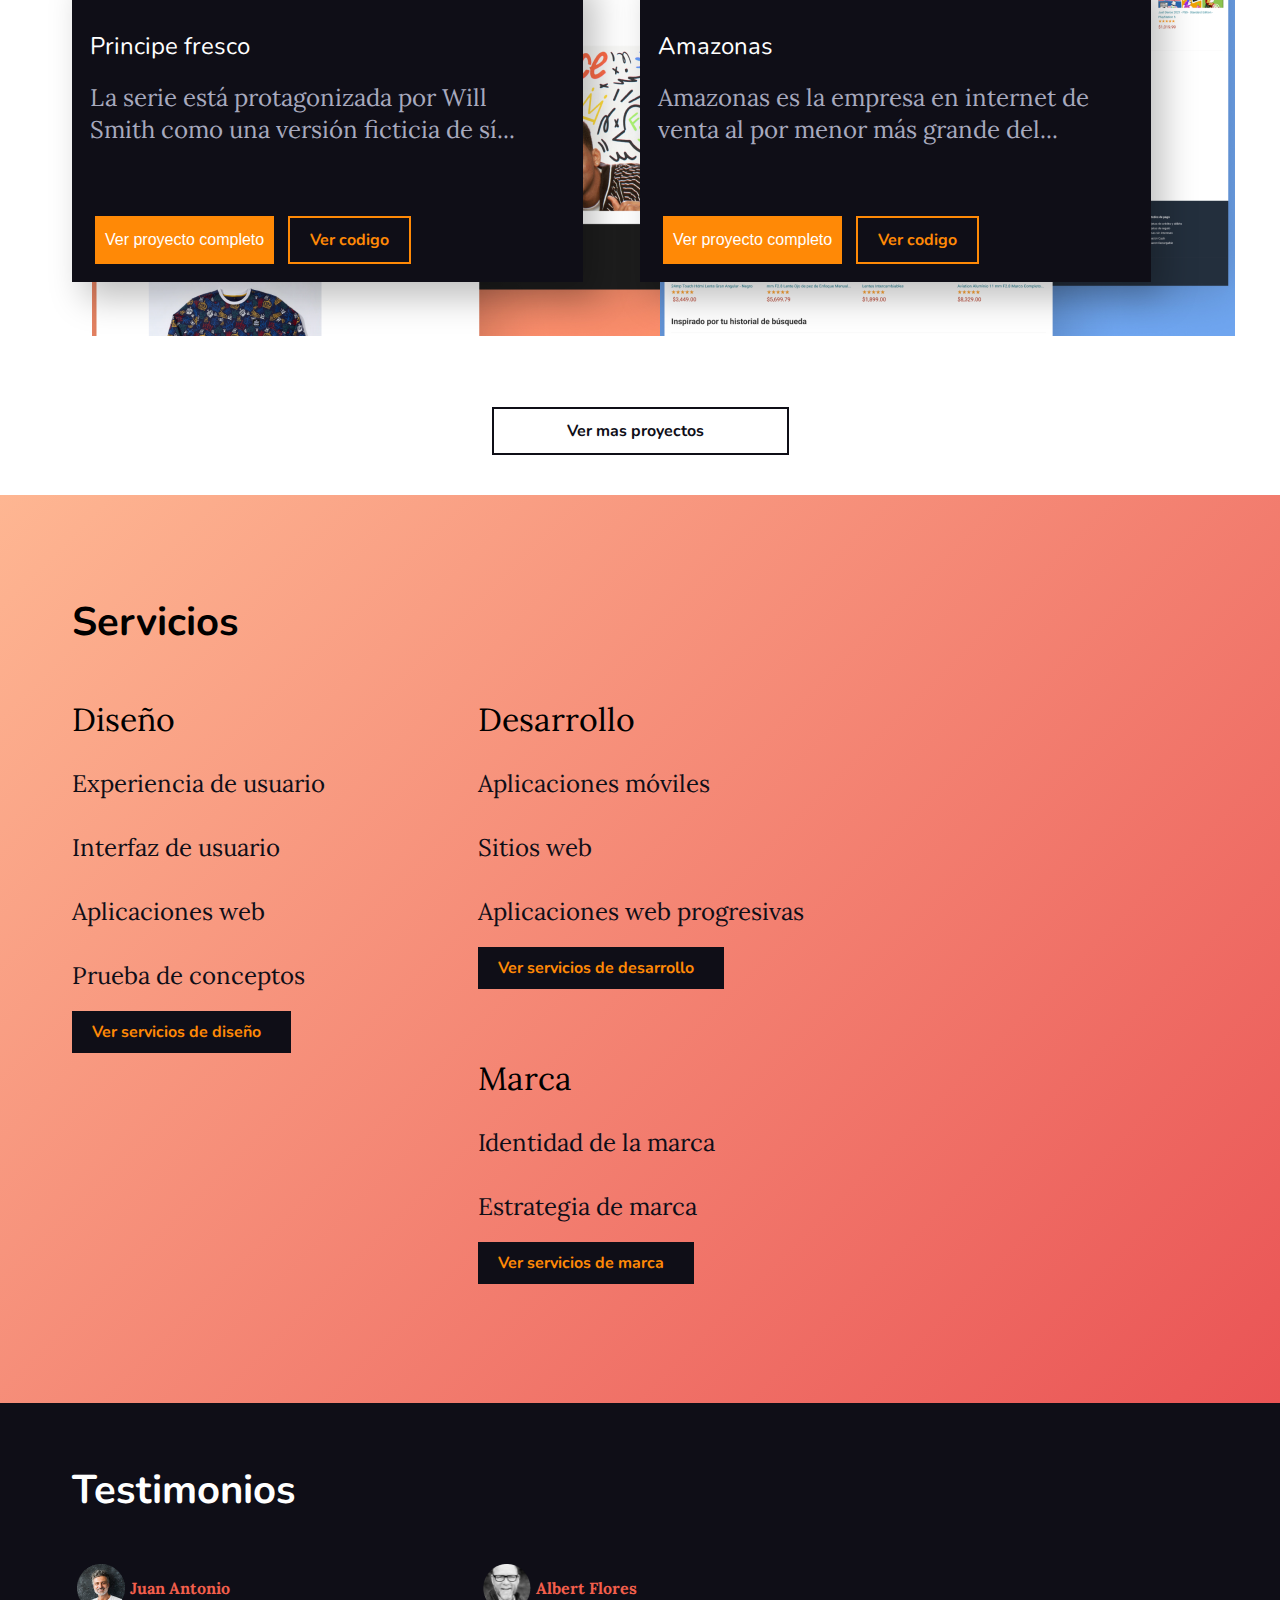
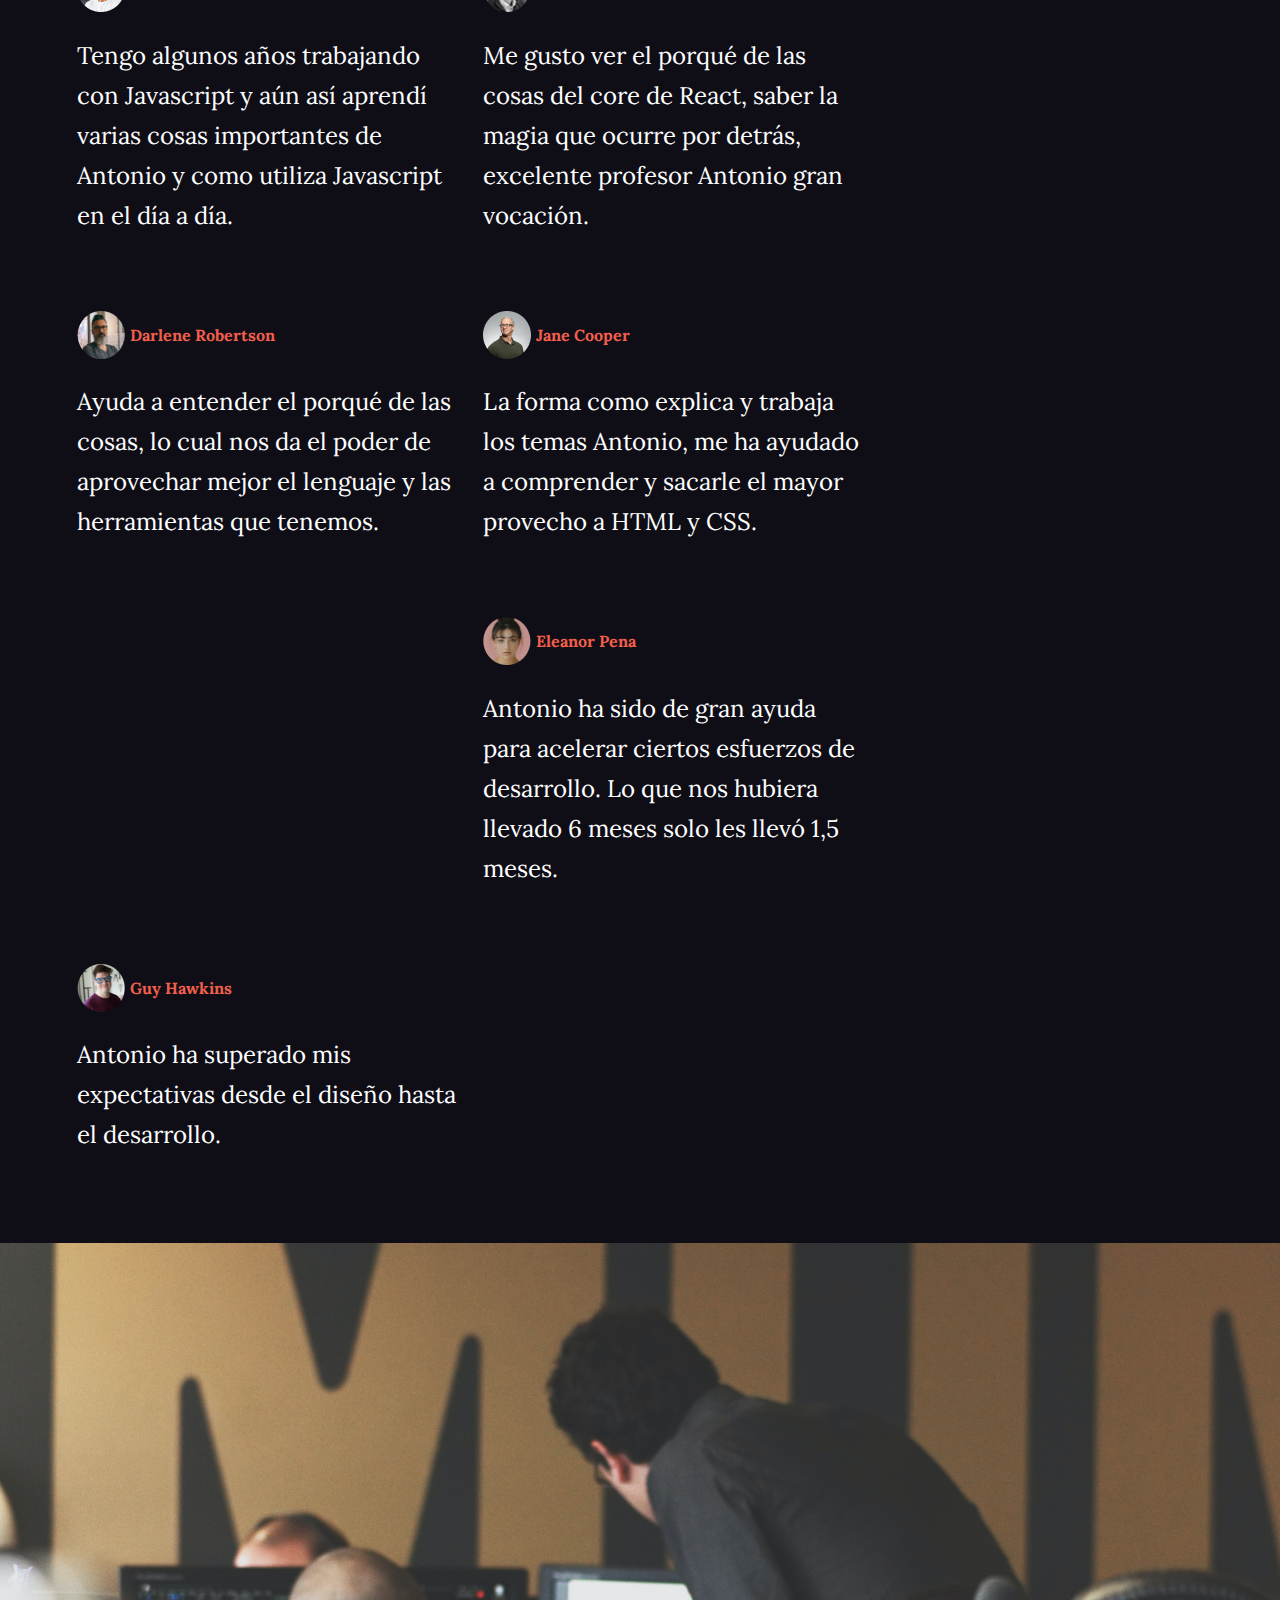
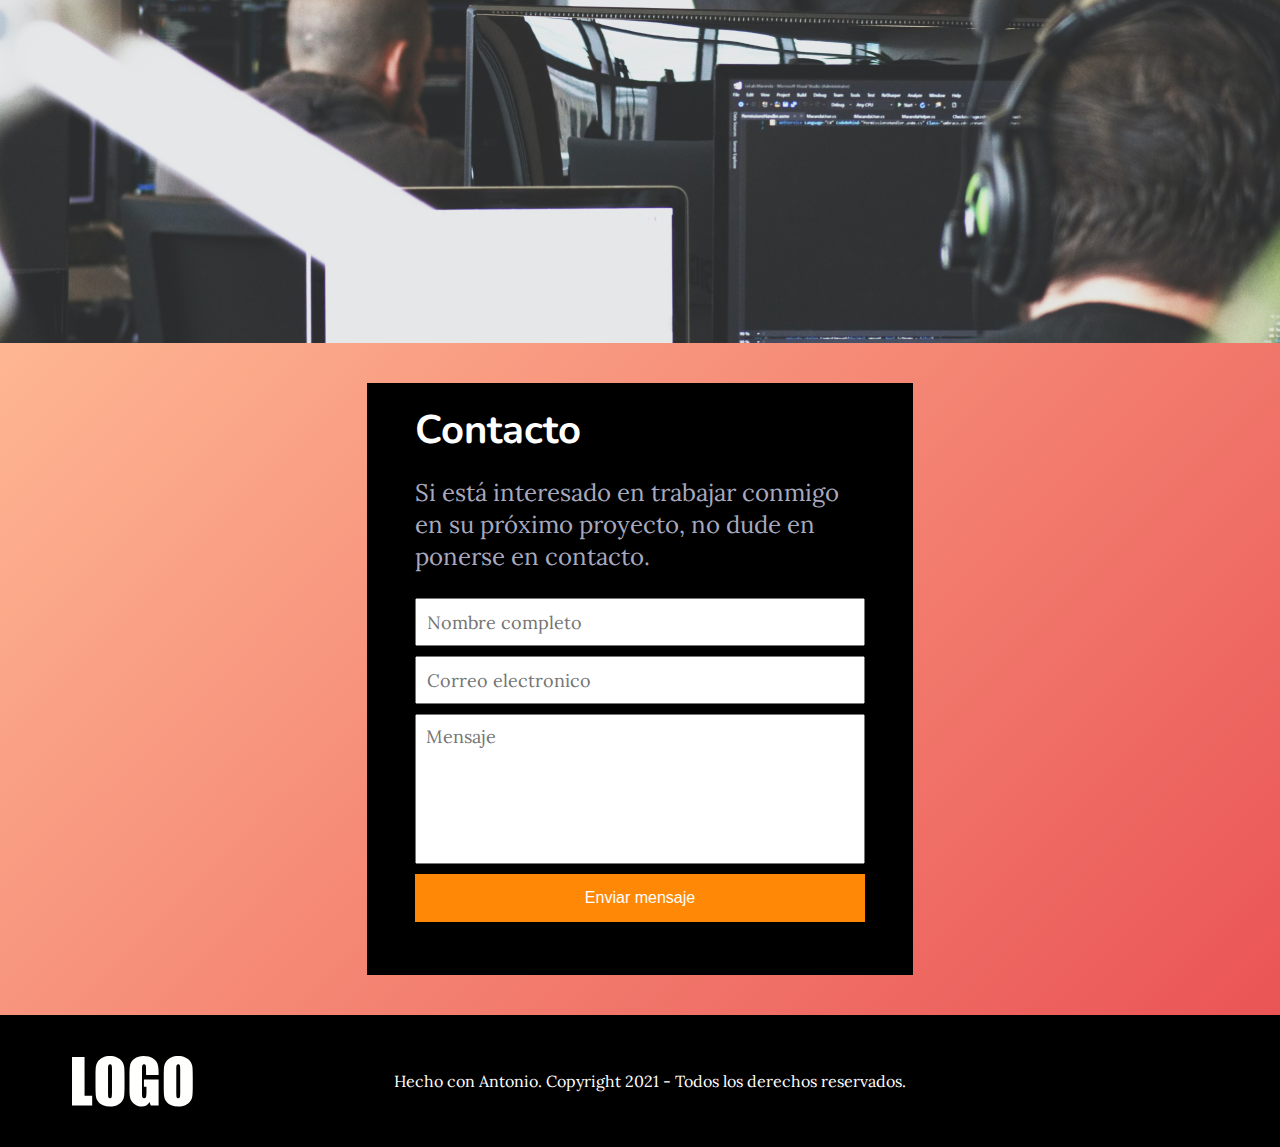
==== commit 4e2bfc6c: "aplicando algunas correcciones  y mejoras" ====
--- a/index.html
+++ b/index.html
@@ -92,13 +92,14 @@
           <div class="alert-message alert-w-small">
             <h3 class="alert-title">Amazonas</h3>
             <p class="descriptions">
-              La serie está protagonizada por Will Smith como una versión ficticia de sí...
+              Amazonas es la empresa en internet de venta al por menor más grande del...
             </p>
             <input class="btn btn-orange" type="button" value="Ver proyecto completo">
             <input class="more-services border-orange" type="button" value="Ver codigo">
           </div>
         </div>
       </div>
+      <a class="more-projects" href="#">Ver mas proyectos <span><i class="fa fa-arrow-right"></i></span></a>
     </div>
 
 
--- a/styles/index.css
+++ b/styles/index.css
@@ -122,15 +122,14 @@
   padding: 18px;
   z-index: 1;
   margin-block: 100px;
+  box-shadow: 12px 16px 32px rgba(0, 0, 0, 0.25);
 }
 
 .alert-w-large {
   width: 623px;
-  height: 388px;
 }
 .alert-w-small {
   width: 511px;
-  height: 316px;
 }
 
 .alert-title {
@@ -143,8 +142,13 @@
   width: 500px;
 }
 .alert-message p {
-  margin-bottom: 70px;
-  margin-right: 45px;
+  margin-right: 40px;
+}
+
+.alert-message input {
+  margin-top: 70px;
+  margin-left: 5px;
+  margin-right: 5px;
 }
 
 #sub-container-projects-images div .small {
@@ -263,7 +267,7 @@
   border: solid var(--button-background) 2px;
   padding: 10px;
   height: 48px;
-  margin: 0px 5px;
+  margin: 0px;
   font-size: 16px;
 }
 .btn-orange {
@@ -377,9 +381,29 @@
   line-height: 24px;
   font-weight: bold;
 }
-.more-services span {
-  margin-left: 5px;
-}
+.more-services span, .more-projects span {
+  margin-left: 10px;
+  margin-top: 0;
+  margin-bottom: 0;
+  padding-top: 0;
+  padding-bottom: 0;
+}
+.more-projects {
+  background-color: var(--white);
+  color: var(--background);
+  border: var(--background) solid 2px;
+  font-size: 16px;
+  text-decoration: none;
+  font-weight: bold;
+  font-family: Nunito;
+  line-height: 24px;
+  padding: 10px 20px;
+  align-self: center;
+  width: 297px;
+  text-align: center;
+  margin-top: 56px;
+}
+
 /* wrapper */
 .wrapper {
   max-width: 1366px;
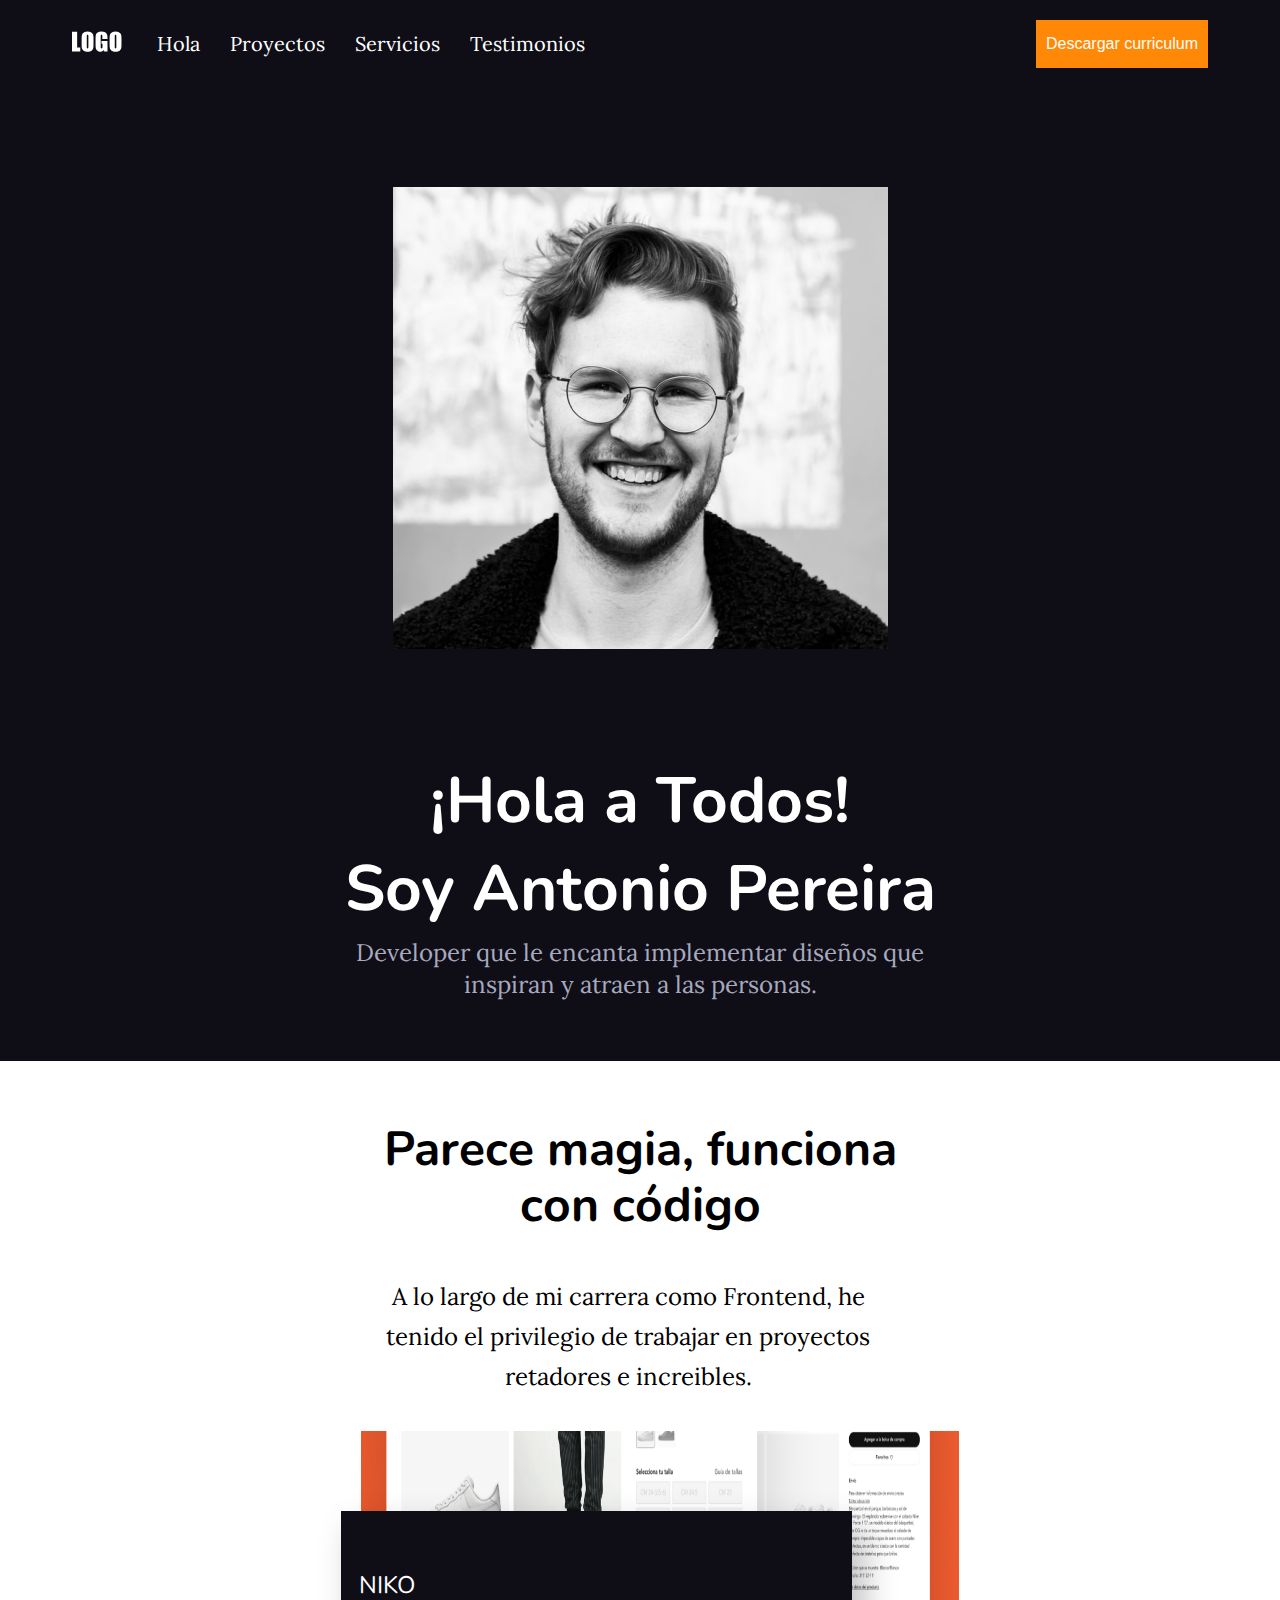
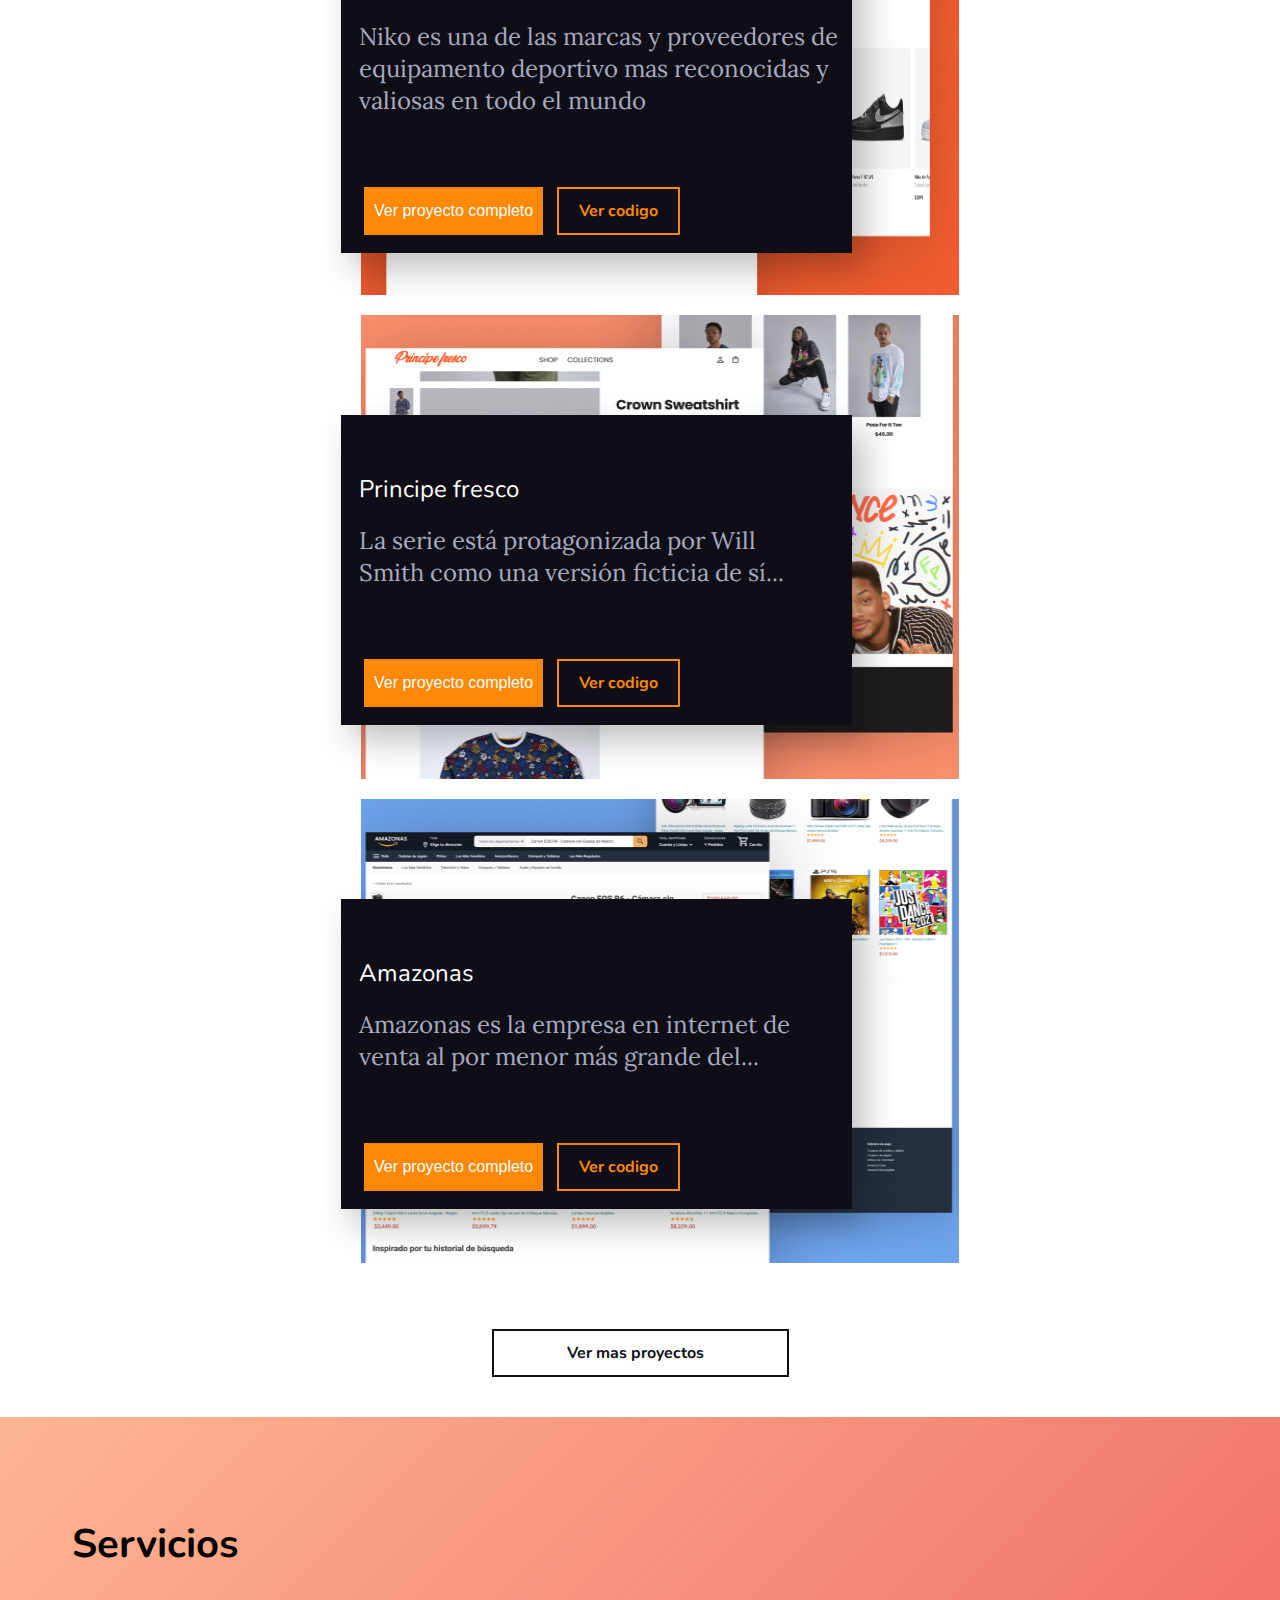
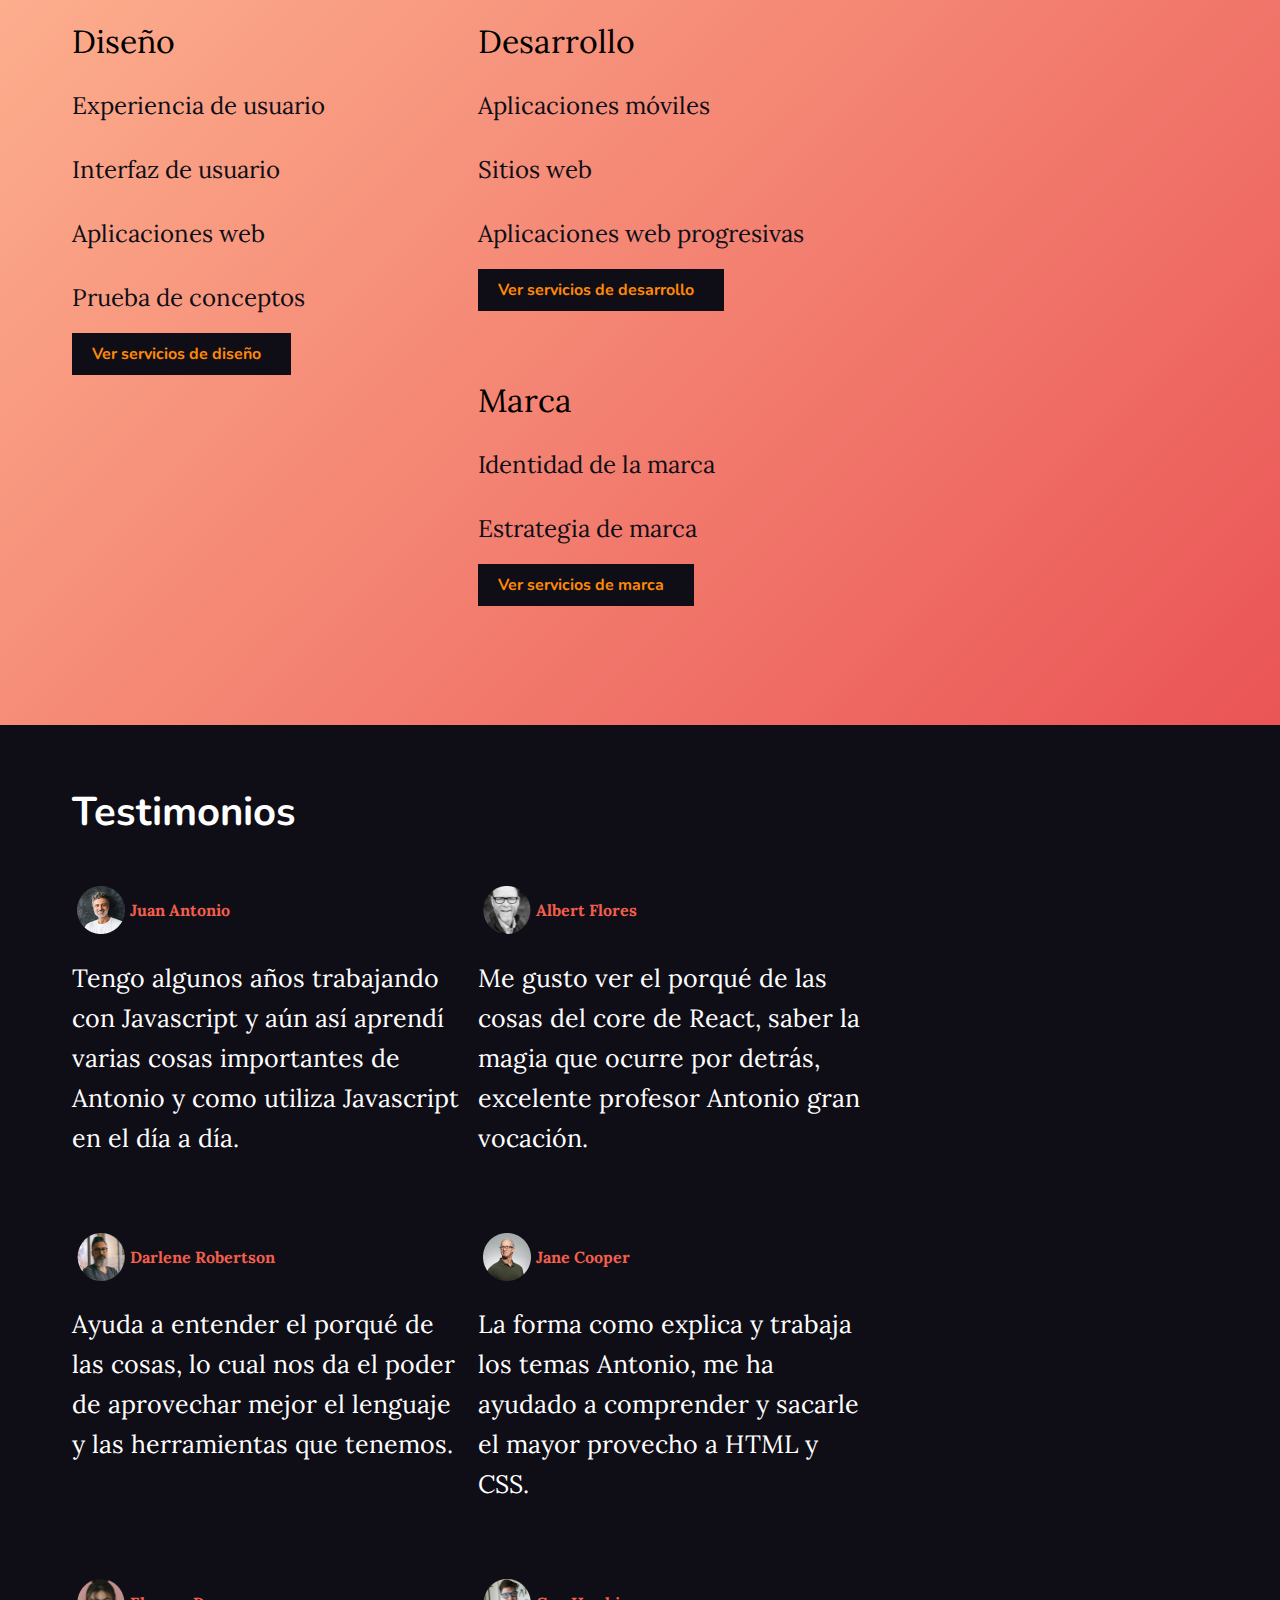
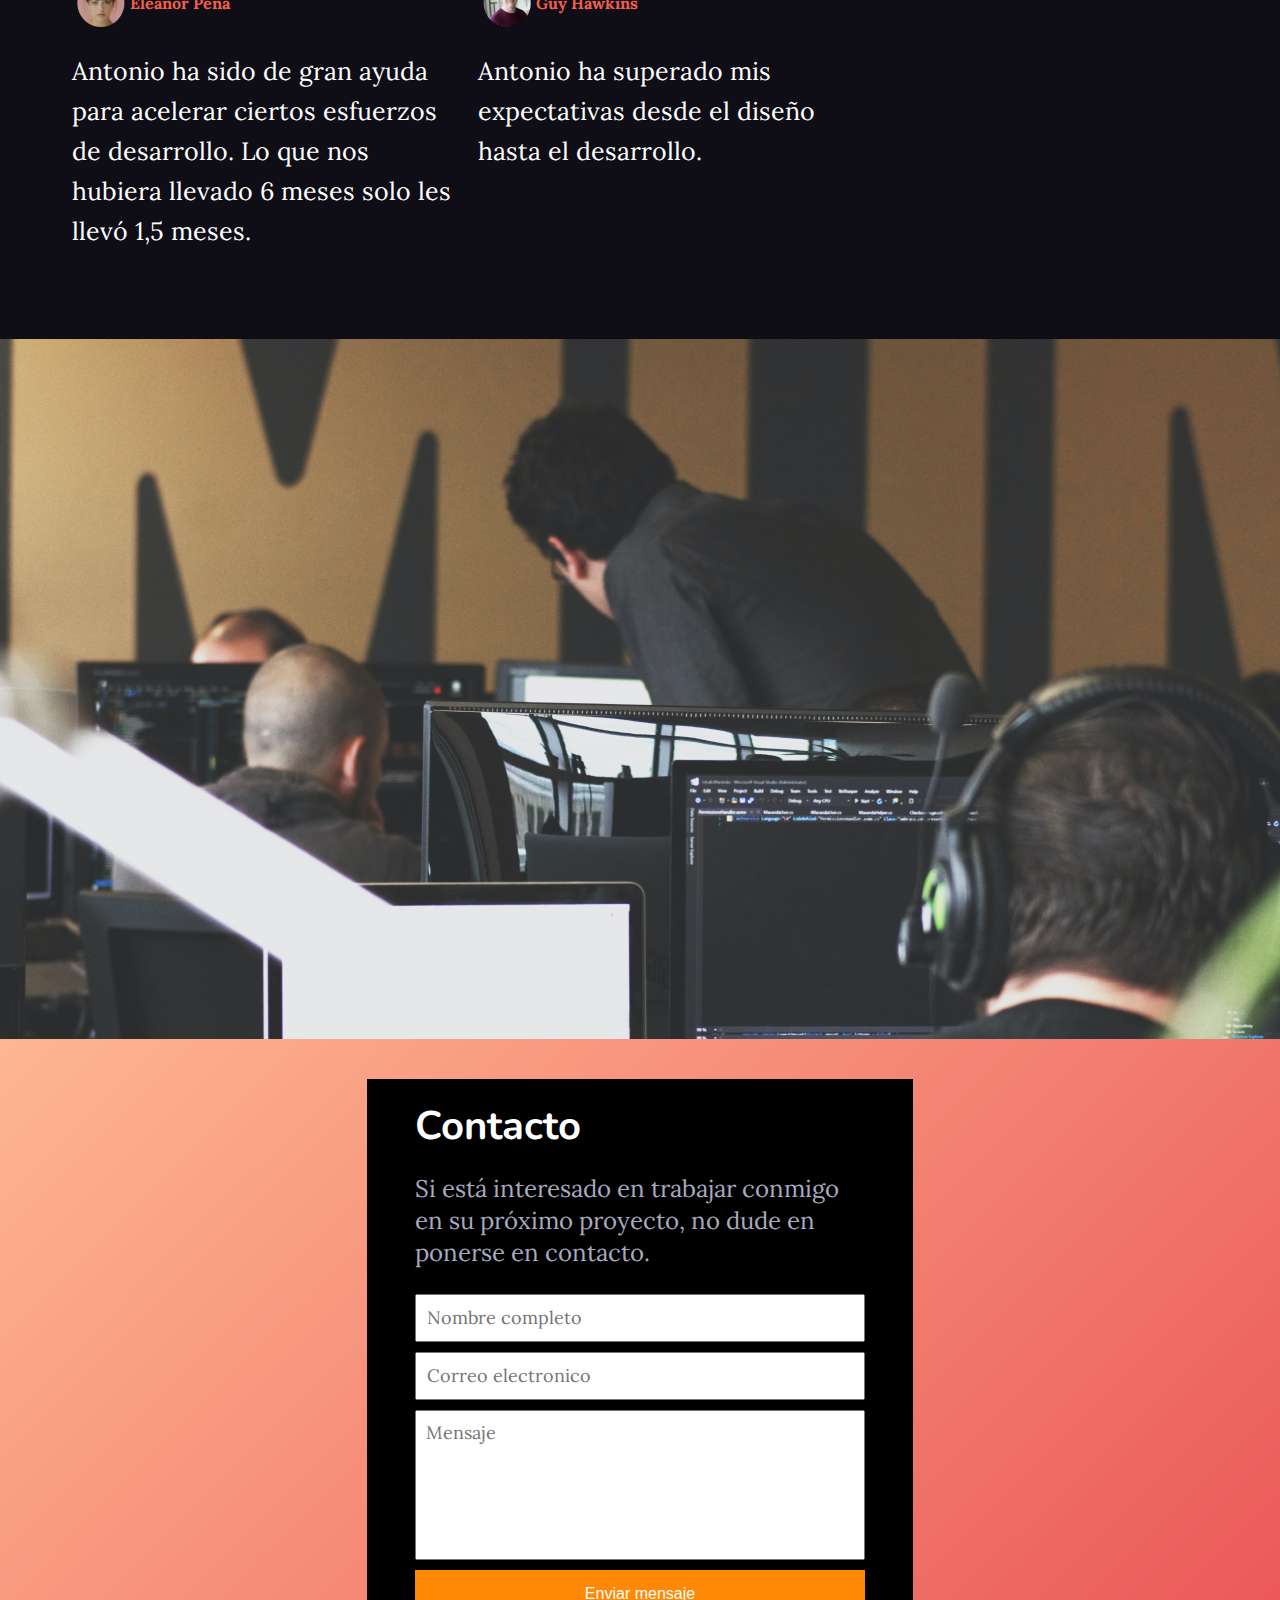
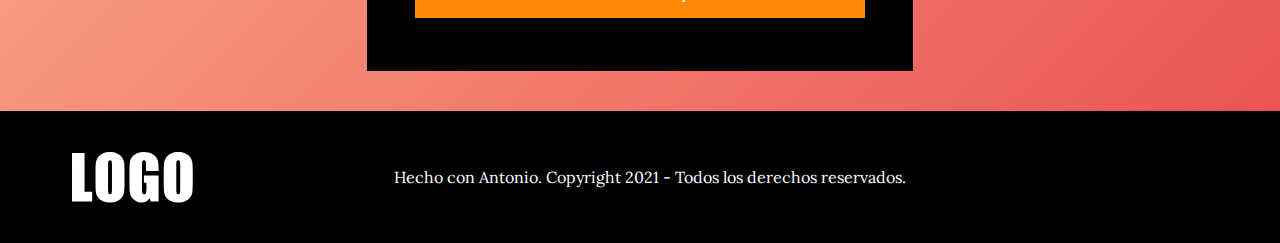
==== commit 615306c0: "applicando responsive" ====
--- a/index.html
+++ b/index.html
@@ -25,7 +25,8 @@
           <li> <a href="#"> Testimonios</a> </li>
         </ul>
       </div>
-      <input class="btn btn-orange" type="button" value="Descargar curriculum">
+      <input id="curriculum" class="" type="button" value="Descargar curriculum">
+      <input id="curriculum-alt" class="" type="button" value="curriculum">
     </nav>
   </header>
 
@@ -68,8 +69,10 @@
           <p class="descriptions alert-text-large">
             Niko es una de las marcas y proveedores de equipamento deportivo mas reconocidas y valiosas en todo el mundo
           </p>
-          <input class="btn btn-orange" type="button" value="Ver proyecto completo">
-          <input class="more-services border-orange" type="button" value="Ver codigo">
+          <div class="container-button">
+            <input class="btn btn-orange" type="button" value="Ver proyecto completo">
+            <input class="more-services border-orange" type="button" value="Ver codigo">
+          </div>
         </div>
       </div>
 
@@ -81,8 +84,10 @@
             <p class="descriptions">
               La serie está protagonizada por Will Smith como una versión ficticia de sí...
             </p>
-            <input class="btn btn-orange" type="button" value="Ver proyecto completo">
-            <input class="more-services border-orange" type="button" value="Ver codigo">
+            <div class="container-button">
+              <input class="btn btn-orange" type="button" value="Ver proyecto completo">
+              <input class="more-services border-orange" type="button" value="Ver codigo">
+            </div>
           </div>
         </div>
 
@@ -94,8 +99,10 @@
             <p class="descriptions">
               Amazonas es la empresa en internet de venta al por menor más grande del...
             </p>
-            <input class="btn btn-orange" type="button" value="Ver proyecto completo">
-            <input class="more-services border-orange" type="button" value="Ver codigo">
+            <div class="container-button">
+              <input class="btn btn-orange" type="button" value="Ver proyecto completo">
+              <input class="more-services border-orange" type="button" value="Ver codigo">
+            </div>
           </div>
         </div>
       </div>
--- a/styles/index.css
+++ b/styles/index.css
@@ -165,9 +165,9 @@
 }
 #bg-image {
   background-repeat: no-repeat;
-  /* background-attachment: fixed; */
   background-image: url("../src/assets/img/background.png");
   background-size: cover;
+  background-position: center;
   content: "";
   width: 100%;
   height: 700px;
@@ -381,7 +381,8 @@
   line-height: 24px;
   font-weight: bold;
 }
-.more-services span, .more-projects span {
+.more-services span,
+.more-projects span {
   margin-left: 10px;
   margin-top: 0;
   margin-bottom: 0;
@@ -436,3 +437,265 @@
 .border-orange {
   border: var(--button-background) solid 2px;
 }
+#curriculum,
+#curriculum-alt {
+  display: block;
+  border: solid var(--button-background) 2px;
+  padding: 10px;
+  height: 48px;
+  margin: 0px;
+  font-size: 16px;
+  color: var(--white);
+  border: none;
+  background-color: var(--button-background);
+}
+#curriculum-alt {
+  display: none;
+}
+/* Media querys */
+
+@media screen and (min-width: 1024px) and (max-width: 1365px) {
+  #container-main {
+    flex-direction: column-reverse;
+    height: auto !important;
+  }
+  #main-content {
+    text-align: center;
+  }
+  #main-image {
+    margin-block: 100px;
+  }
+  #sub-container-projects {
+    flex-direction: column;
+    text-align: center;
+    margin: auto;
+  }
+  .first-project,
+  .other-projects {
+    width: 598px;
+    height: 464px;
+    margin: 10px auto;
+  }
+  .first-project .background,
+  .other-projects .background {
+    width: 598px;
+    height: 464px;
+    margin-left: 20px;
+  }
+  .alert-w-large {
+    width: 511px;
+    margin-block: 80px;
+  }
+  .container-other-projects {
+    flex-direction: column;
+  }
+  .alert-text-large {
+    width: 511px;
+  }
+  .testimonials p {
+    margin: 0;
+    font-size: 25px;
+  }
+}
+@media screen and (min-width: 768px) and (max-width: 1023px) {
+  #curriculum {
+    display: none;
+  }
+  #curriculum-alt {
+    display: block;
+  }
+
+  #container-main {
+    flex-direction: column-reverse;
+    height: auto !important;
+  }
+  #main-content {
+    text-align: center;
+  }
+  #main-image {
+    margin-block: 100px;
+  }
+  #sub-container-projects {
+    flex-direction: column;
+    text-align: center;
+    margin: auto;
+  }
+  .first-project,
+  .other-projects {
+    width: 598px;
+    height: 464px;
+    margin: 10px auto;
+  }
+  .first-project .background,
+  .other-projects .background {
+    width: 598px;
+    height: 464px;
+    margin-left: 20px;
+  }
+  .alert-w-large {
+    width: 511px;
+    margin-block: 80px;
+  }
+  .container-other-projects {
+    flex-direction: column;
+  }
+  .alert-text-large {
+    width: 511px;
+  }
+  .testimonials p {
+    margin: 0;
+    font-size: 25px;
+  }
+  #container-footer {
+    flex-direction: column;
+    align-items: center;
+  }
+}
+@media screen and (min-width: 360px) and (max-width: 767px) {
+  .container-menu {
+    display: none;
+  }
+  #curriculum {
+    display: none;
+  }
+  #curriculum-alt {
+    display: block;
+  }
+
+  nav,
+  main #container-main {
+    padding: 0px 10px;
+  }
+  #container-main {
+    flex-direction: column-reverse;
+    height: auto !important;
+  }
+  #main-content {
+    text-align: left;
+  }
+  #main-content h1 {
+    font-family: Lora;
+    font-weight: normal;
+    font-size: 32px;
+  }
+  #main-content p {
+    width: unset;
+    font-size: 20px;
+  }
+  #main-image {
+    margin: 10px;
+    width: 320px;
+  }
+  #main-image img {
+    width: 320px;
+    height: 320px;
+  }
+  #sub-container-projects {
+    flex-direction: column;
+    text-align: center;
+    margin: auto;
+  }
+
+  #sub-container-projects p {
+    font-size: 20px;
+  }
+  #sub-container-projects h2,
+  #sub-container-projects p {
+    width: 300px;
+  }
+  .first-project,
+  .other-projects {
+    width: 300px;
+    height: auto;
+    margin: 10px auto;
+  }
+  .first-project .background,
+  .other-projects .background {
+    width: 300px;
+    height: auto;
+    margin-left: 20px;
+  }
+  .alert-message {
+    margin-block: 150px;
+    width: 300px;
+  }
+  .alert-message p {
+    width: auto;
+    font-size: 20px;
+  }
+  .alert-w-large {
+    width: 300px;
+    margin-block: 120px;
+  }
+  .container-other-projects {
+    flex-direction: column;
+  }
+  .alert-text-large {
+    width: 300px;
+  }
+  .testimonials p {
+    margin: 0;
+    font-size: 25px;
+  }
+  #container-footer {
+    flex-direction: column;
+    align-items: center;
+  }
+  .container-button {
+    display: flex;
+    flex-direction: column-reverse;
+  }
+  .alert-message input {
+    margin-top: 10px;
+    margin-left: 5px;
+    margin-right: 5px;
+  }
+  .form-contacts {
+    width: unset;
+    padding: 0px  10px 10px
+  }
+  #container-footer,
+  #container-services,
+  #container-projects {
+    padding: 40px 10px;
+  }
+  .wrapper {
+    max-width: unset;
+  }
+  .services, .testimonials {
+    width: 340px;
+    margin: 0;
+  }  
+  .container {
+    margin: 0;
+    padding: 0 10px;
+  }
+
+  .testimonials p{
+    font-size: 20px;
+    line-height: 32px;
+  }
+  h2{
+    font-size: 32px !important;
+    font-family: Lora;
+    font-weight: normal;
+  }
+  h3 {
+    font-family: Nunito;
+    font-weight: normal;
+    font-weight: 700;
+  }
+  .services ul li {
+    width: auto;
+    font-size: 20px;
+    font-weight: 400;
+  }
+  .services .more-services {
+    display: flex !important;
+    justify-content: center;
+  }
+  #bg-image {
+    height: 184px;
+    content: "";
+  }
+}
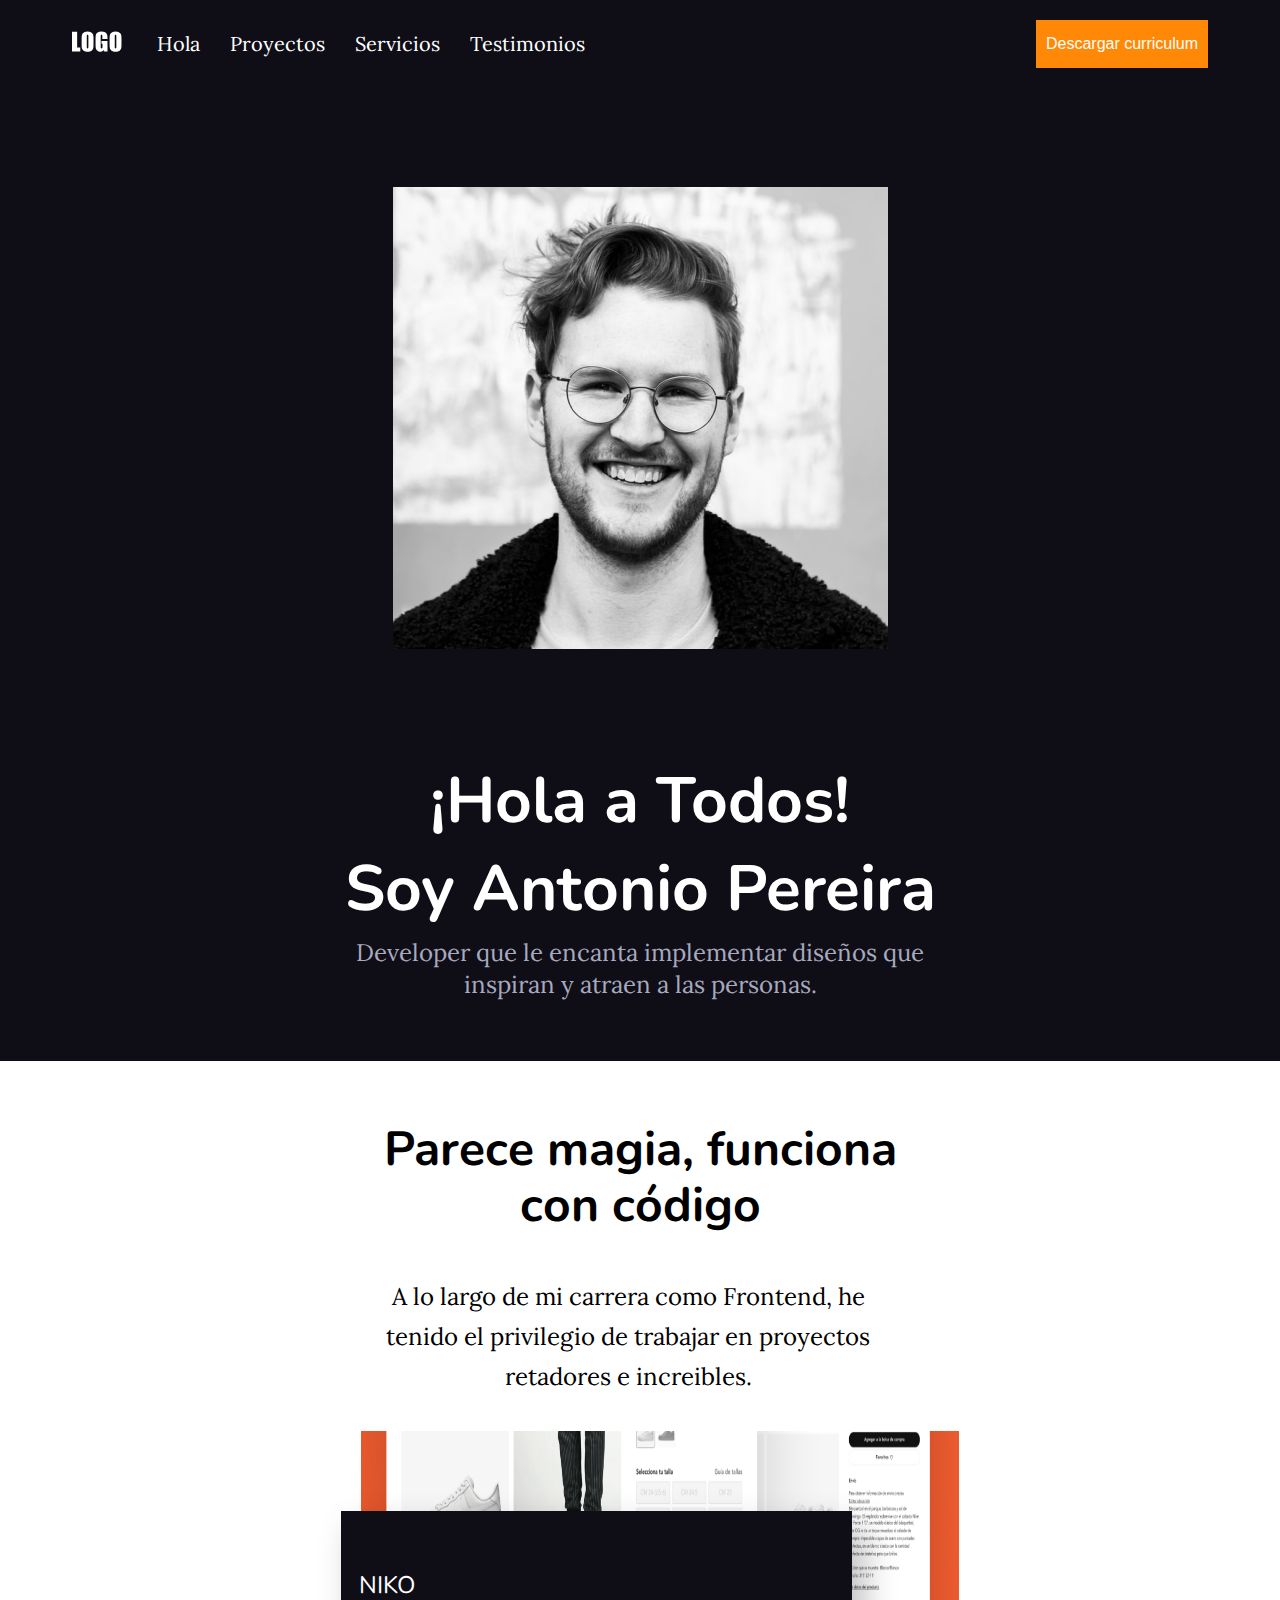
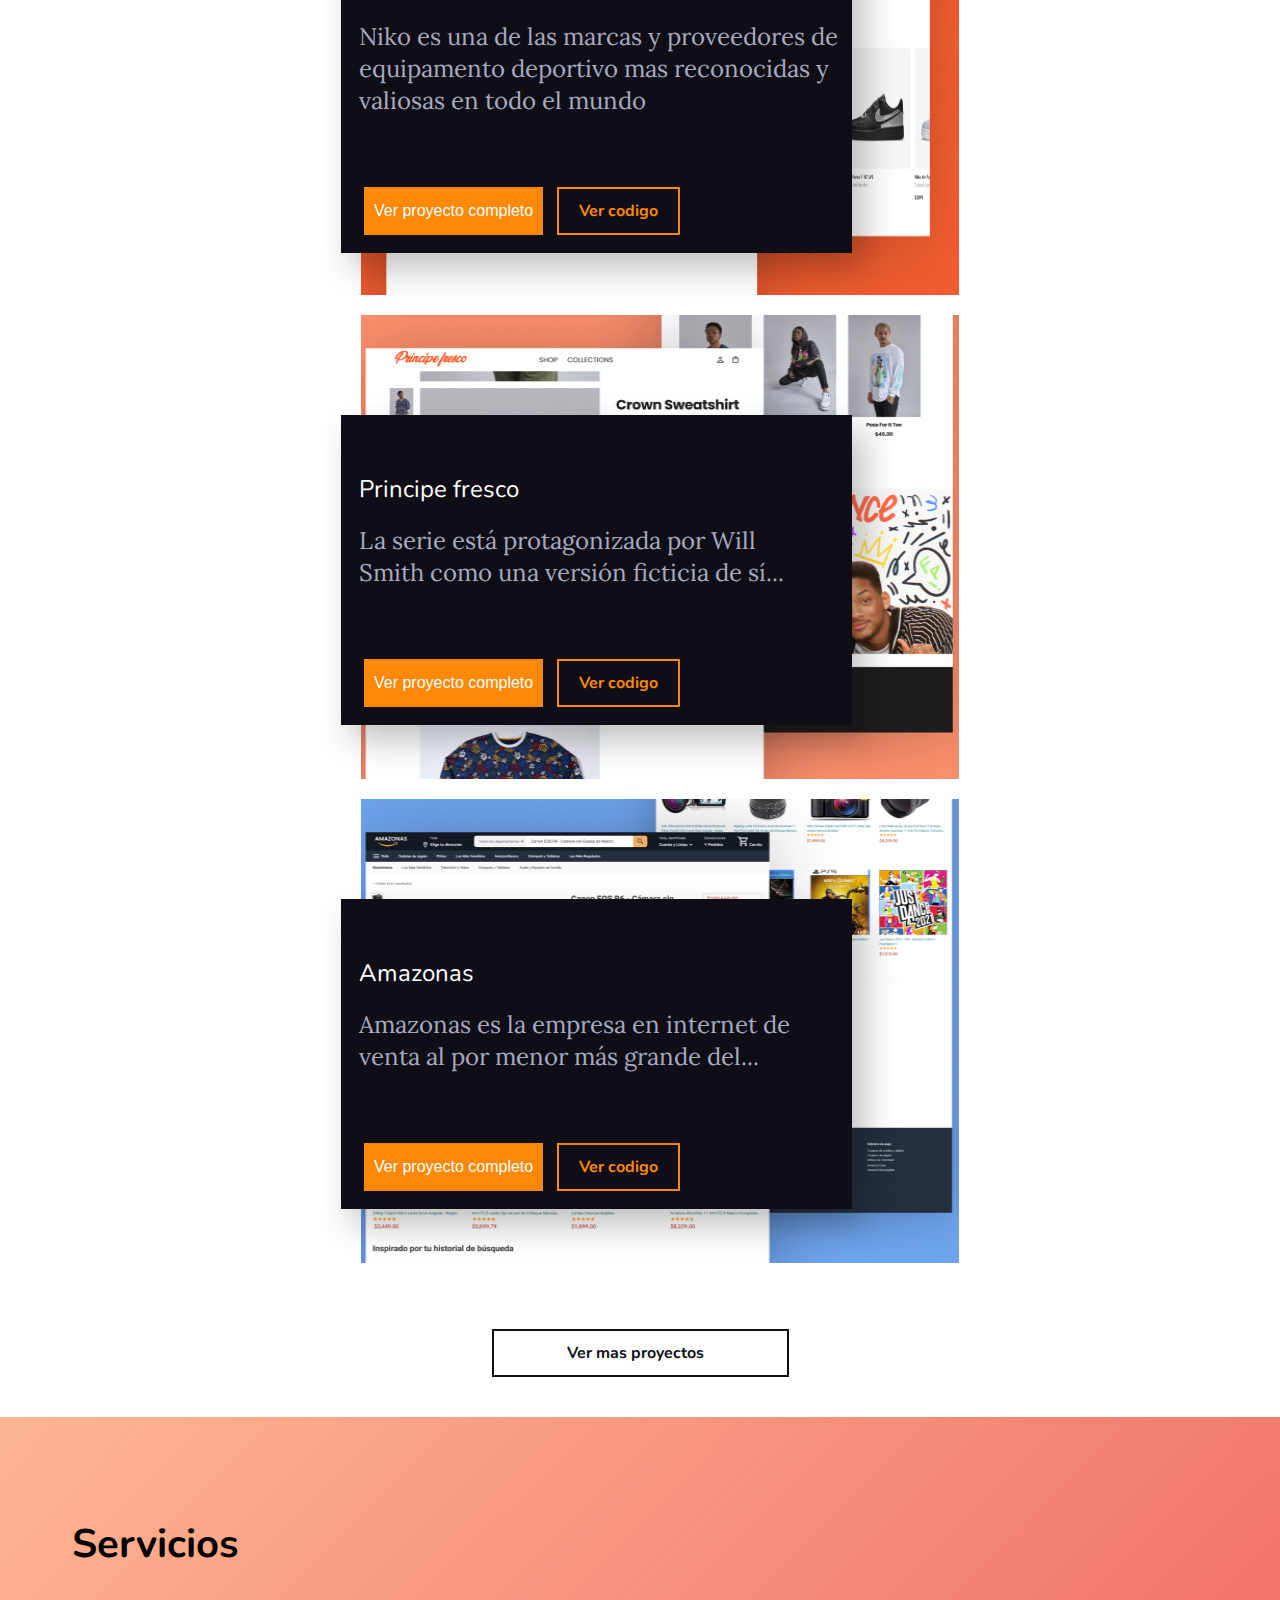
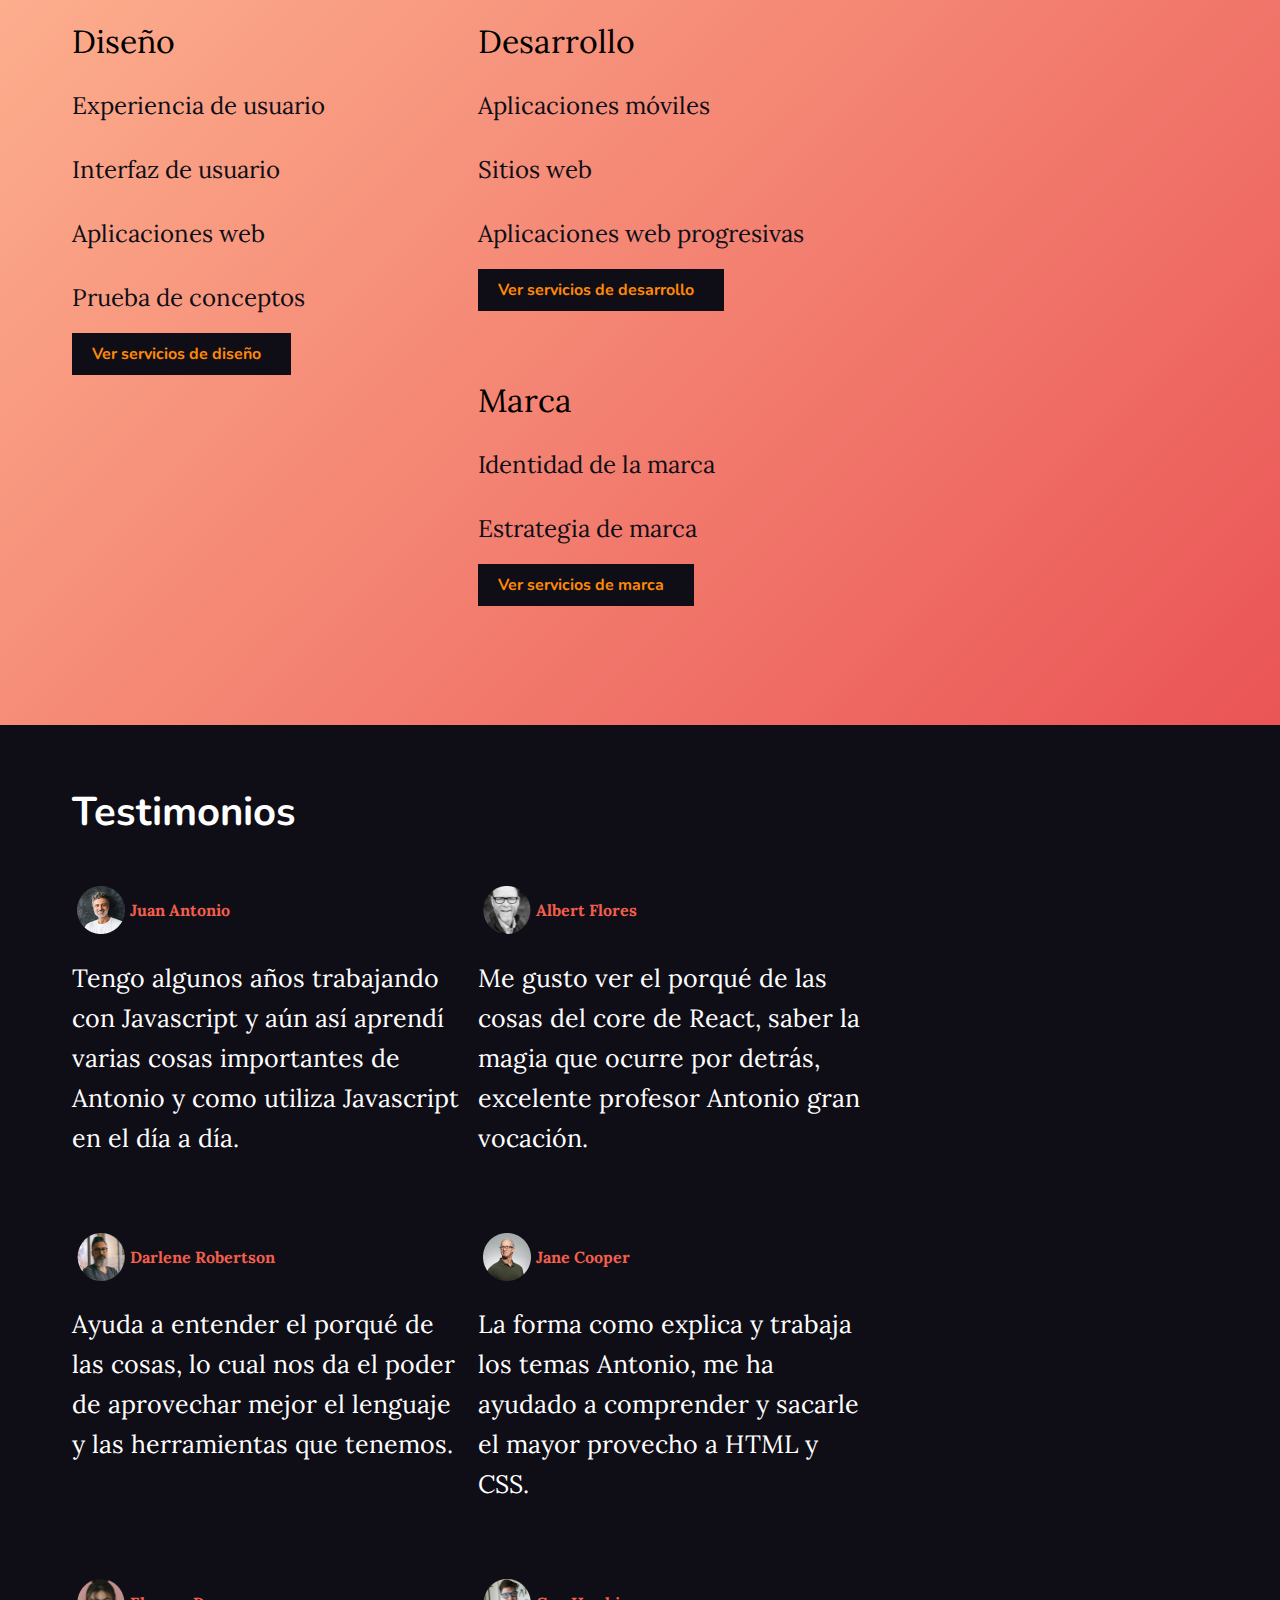
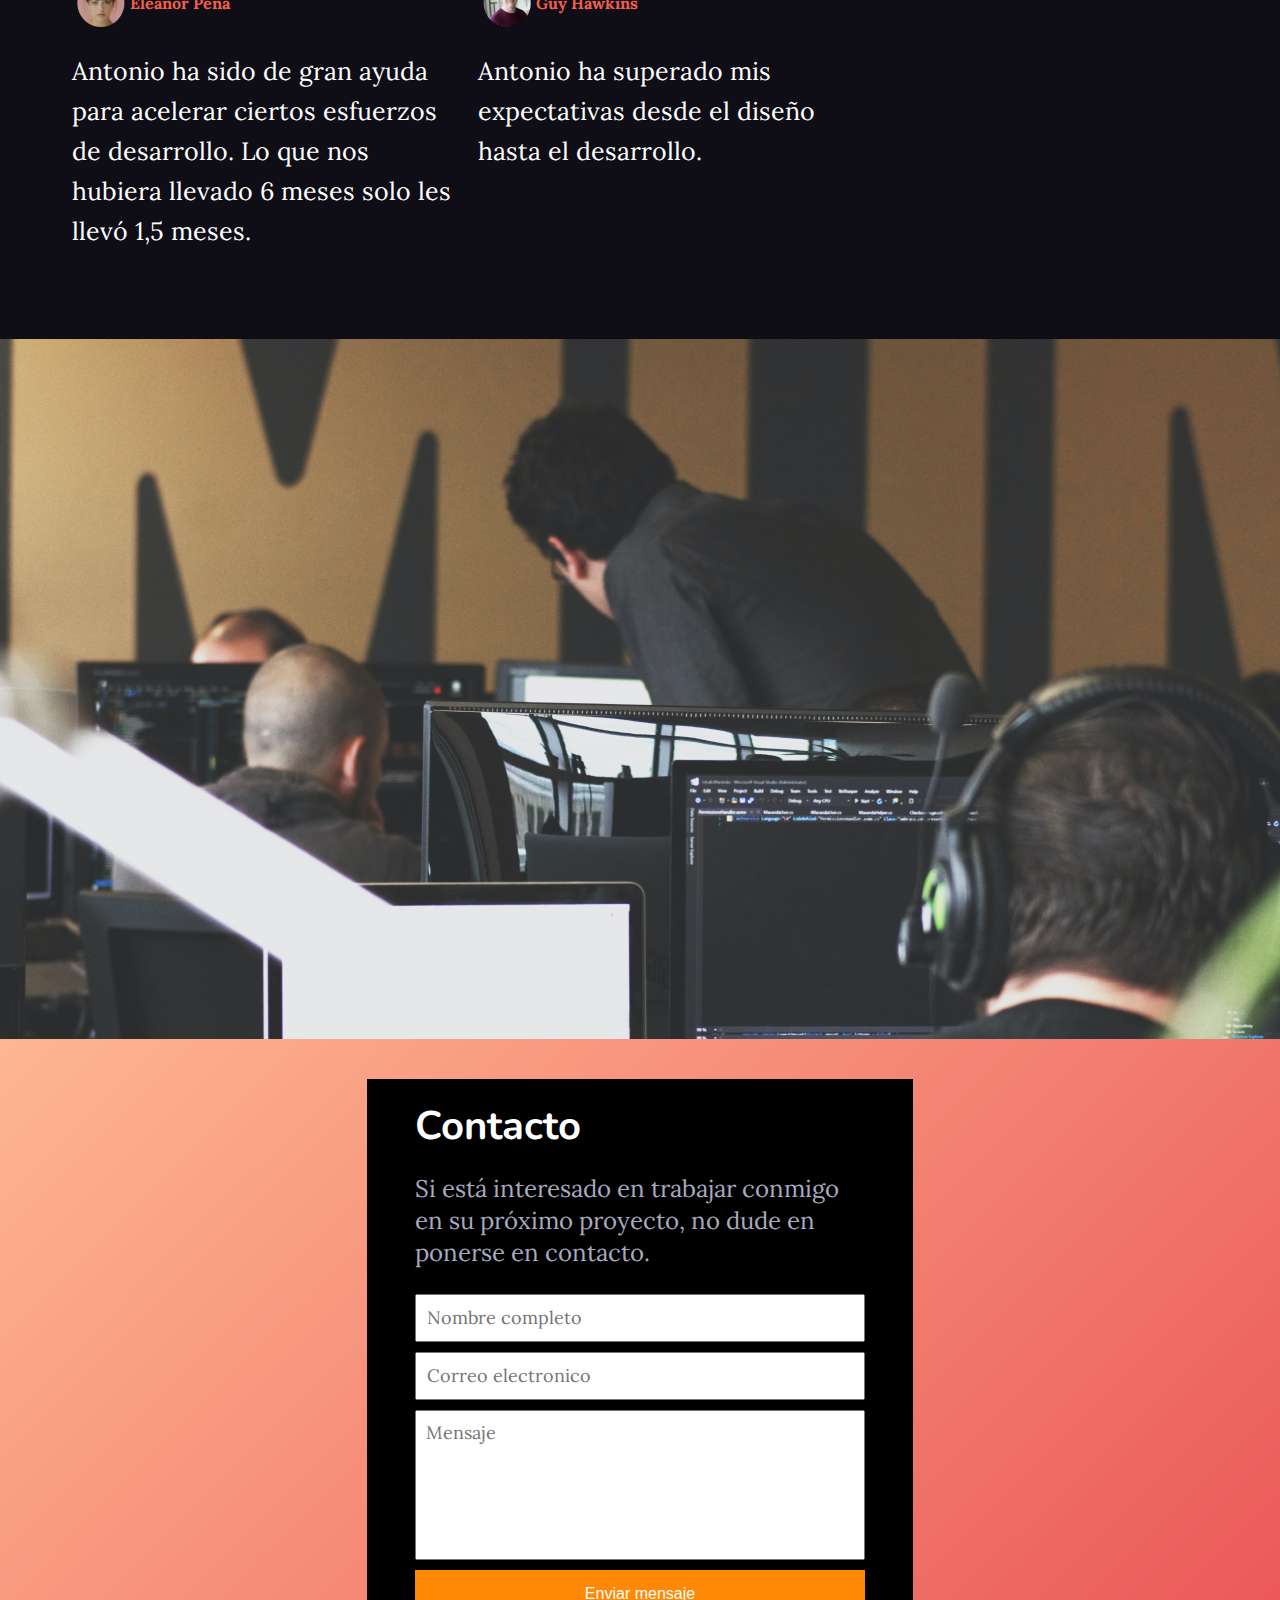
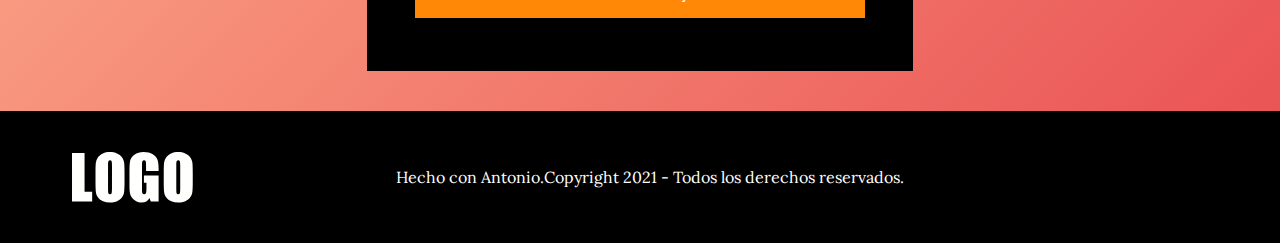
==== commit 135eb3c3: "agregando cambios de responsive" ====
--- a/index.html
+++ b/index.html
@@ -16,9 +16,16 @@
     <nav id="navbar" class="wrapper">
       <div class="container-nav">
         <div class="header-logo">
+          <span id="mobile-menu">
+            <img class="mobile-menu-img" src="./src/assets/svg/icon-menu.svg" alt="mobile-menu" width="24" height="24">
+          </span>
           <img src="./src/assets/svg/logo.svg" alt="logo">
         </div>
-        <ul class="container-menu">
+        <ul id="menu" class="container-menu">
+          <span id="close-mobile-menu">
+            <img class="mobile-menu-img" src="./src/assets/svg/icon-multiply.svg" alt="mobile-menu" width="24" height="24">
+            <img id="logo-menu-mobile" src="./src/assets/svg/logo.svg" alt="logo">
+          </span>
           <li> <a href="#"> Hola</a></li>
           <li> <a href="#"> Proyectos </a> </li>
           <li> <a href="#"> Servicios</a></li>
@@ -272,7 +279,10 @@
       </div>
       <div id="copyright">
         <p>
-          Hecho con <span><i class="fas fa-heart"></i></span> Antonio. Copyright 2021 <span>-</span> Todos los derechos
+          Hecho con <span><i class="fas fa-heart"></i></span> Antonio.
+        </p>
+        <p>
+          Copyright 2021 <span>-</span> Todos los derechos
           reservados.
         </p>
       </div>
@@ -284,6 +294,7 @@
     </div>
 
   </footer>
+  <script src="./index.js"></script>
 </body>
 
 </html>--- a/styles/index.css
+++ b/styles/index.css
@@ -452,6 +452,13 @@
 #curriculum-alt {
   display: none;
 }
+#copyright {
+  display: flex;
+}
+#mobile-menu, #close-mobile-menu {
+  display: none;
+}
+
 /* Media querys */
 
 @media screen and (min-width: 1024px) and (max-width: 1365px) {
@@ -560,11 +567,12 @@
   }
   #curriculum-alt {
     display: block;
+    margin: 10px;
   }
 
   nav,
   main #container-main {
-    padding: 0px 10px;
+    padding: 5px 10px;
   }
   #container-main {
     flex-direction: column-reverse;
@@ -652,7 +660,7 @@
   }
   .form-contacts {
     width: unset;
-    padding: 0px  10px 10px
+    padding: 0px 10px 10px;
   }
   #container-footer,
   #container-services,
@@ -662,20 +670,21 @@
   .wrapper {
     max-width: unset;
   }
-  .services, .testimonials {
+  .services,
+  .testimonials {
     width: 340px;
     margin: 0;
-  }  
+  }
   .container {
     margin: 0;
     padding: 0 10px;
   }
 
-  .testimonials p{
+  .testimonials p {
     font-size: 20px;
     line-height: 32px;
   }
-  h2{
+  h2 {
     font-size: 32px !important;
     font-family: Lora;
     font-weight: normal;
@@ -698,4 +707,36 @@
     height: 184px;
     content: "";
   }
-}
+  #copyright {
+    text-align: center;
+    flex-direction: column;
+  }
+  .mobile-menu-img {
+    width: unset !important;
+    margin: auto;
+  }
+  .show {
+    background-color: var(--background);
+    position: absolute;
+    display: flex;
+    flex-direction: column;
+    height: 100vh;
+    width: 100%;
+    z-index: 1;
+    margin: 0 auto;
+    font-size: 32px;
+    padding-left: 0px;
+    top: 0;
+    left: 0;
+  }
+  #logo-menu-mobile {
+    width: 50px;
+    align-self: center;
+  }
+  #menu span {
+    padding: 5px 10px;
+  }
+  #mobile-menu, #close-mobile-menu {
+    display: inline-block;
+  }
+}
